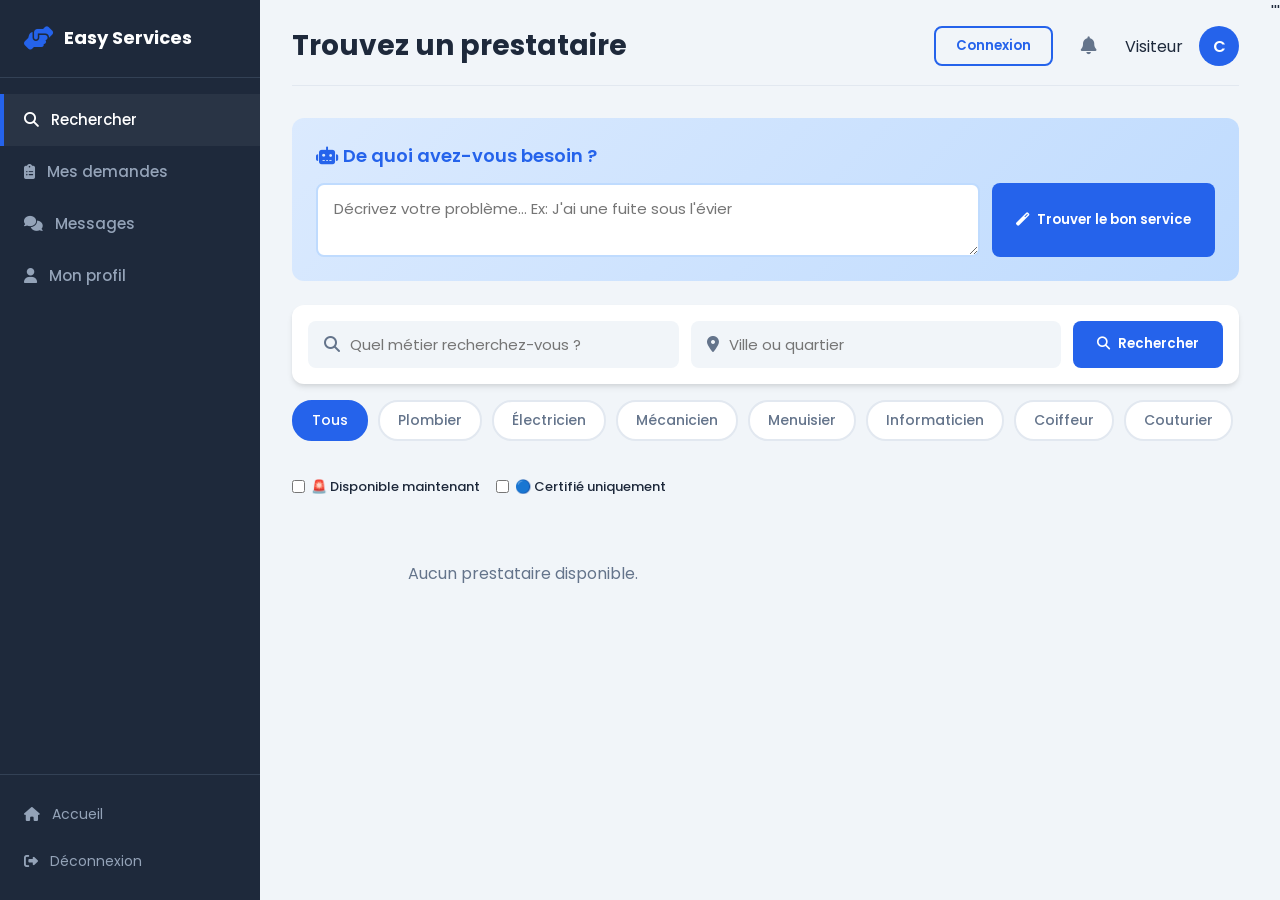
==== frontend/client.html @ d01a3bb0 "Refactor project structure and remove unused frontend files. Update README.md with project layout an" ====
<!DOCTYPE html>
<html lang="fr">

<head>
    <meta charset="UTF-8">
    <meta name="viewport" content="width=device-width, initial-scale=1.0">
    <title>Espace Client — Easy Services</title>
    <link rel="stylesheet" href="style.css">
    <link href="https://fonts.googleapis.com/css2?family=Poppins:wght@300;400;500;600;700;800&display=swap"
        rel="stylesheet">
    <link rel="stylesheet" href="https://cdnjs.cloudflare.com/ajax/libs/font-awesome/6.4.0/css/all.min.css">
</head>

<body class="dashboard-body">
    <aside class="sidebar">
        <div class="sidebar-brand">
            <i class="fas fa-hands-helping"></i>
            <span>Easy Services</span>
        </div>
        <nav class="sidebar-nav">
            <a href="#" class="active" onclick="showClientSection('recherche', this)">
                <i class="fas fa-search"></i> Rechercher
            </a>
            <a href="#" onclick="showClientSection('demandes', this)">
                <i class="fas fa-clipboard-list"></i> Mes demandes
            </a>
            <a href="#" onclick="showClientSection('messages', this)">
                <i class="fas fa-comments"></i> Messages
                <span class="badge hidden" id="msgBadge">0</span>
            </a>
            <a href="#" onclick="showClientSection('profil', this)">
                <i class="fas fa-user"></i> Mon profil
            </a>
        </nav>
        <div class="sidebar-footer">
            <a href="index.html"><i class="fas fa-home"></i> Accueil</a>
            <a href="#" onclick="logout()"><i class="fas fa-sign-out-alt"></i> Déconnexion</a>
        </div>
    </aside>

    <main class="main-content">
        <header class="dashboard-header">
            <button class="nav-toggle" aria-label="Ouvrir le menu"
                onclick="document.body.classList.toggle('sidebar-open')"><i class="fas fa-bars"></i></button>
            <h1 id="clientWelcome">Bienvenue 👋</h1>
            <div class="header-user">
                <div class="notifications-bell" onclick="toggleNotifPanel()">
                    <i class="fas fa-bell"></i>
                    <span class="notif-dot hidden" id="notifDot"></span>
                </div>
                <span id="clientName">Client</span>
                <div class="avatar" id="clientAvatar">C</div>
            </div>
        </header>

        <!-- Panel Notifications -->
        <div class="notif-panel hidden" id="notifPanel">
            <h4>Notifications</h4>
            <div id="notifList"></div>
        </div>

        <!-- Section Recherche -->
        <section class="client-section active" id="section-recherche">
            <!-- Assistant dans l'espace client -->
            <div class="client-assistant">
                <h3><i class="fas fa-robot"></i> De quoi avez-vous besoin ?</h3>
                <div class="client-assistant-box">
                    <textarea id="clientAssistantInput"
                        placeholder="Décrivez votre problème... Ex: J'ai une fuite sous l'évier"></textarea>
                    <button class="btn-primary" onclick="clientAnalyzeProblem()">
                        <i class="fas fa-magic"></i> Trouver le bon service
                    </button>
                </div>
                <div class="client-assistant-result hidden" id="clientAssistantResult"></div>
            </div>

            <!-- Urgence Banner -->
            <div class="urgence-banner hidden" id="urgenceBanner">
                <i class="fas fa-exclamation-triangle"></i>
                <span>Mode Urgence activé — Affichage des prestataires disponibles maintenant</span>
                <button onclick="disableUrgence()">Désactiver</button>
            </div>

            <div class="search-bar">
                <div class="search-input">
                    <i class="fas fa-search"></i>
                    <input type="text" id="searchMetier" placeholder="Quel métier recherchez-vous ?"
                        onkeyup="filterPrestataires()">
                </div>
                <div class="search-input">
                    <i class="fas fa-map-marker-alt"></i>
                    <input type="text" id="searchVille" placeholder="Ville ou quartier" onkeyup="filterPrestataires()">
                </div>
                <button class="btn-primary" onclick="filterPrestataires()">
                    <i class="fas fa-search"></i> Rechercher
                </button>
            </div>

            <div class="search-filters-row">
                <div class="filters">
                    <button class="filter-btn active" onclick="filterByCategory('all', this)">Tous</button>
                    <button class="filter-btn" onclick="filterByCategory('Plombier', this)">Plombier</button>
                    <button class="filter-btn" onclick="filterByCategory('Électricien', this)">Électricien</button>
                    <button class="filter-btn" onclick="filterByCategory('Mécanicien', this)">Mécanicien</button>
                    <button class="filter-btn" onclick="filterByCategory('Menuisier', this)">Menuisier</button>
                    <button class="filter-btn" onclick="filterByCategory('Informaticien', this)">Informaticien</button>
                    <button class="filter-btn" onclick="filterByCategory('Coiffeur', this)">Coiffeur</button>
                    <button class="filter-btn" onclick="filterByCategory('Couturier', this)">Couturier</button>
                </div>
                <div class="filter-options">
                    <label class="toggle-label">
                        <input type="checkbox" id="filterUrgence" onchange="filterPrestataires()">
                        <span>🚨 Disponible maintenant</span>
                    </label>
                    <label class="toggle-label">
                        <input type="checkbox" id="filterCertifie" onchange="filterPrestataires()">
                        <span>🔵 Certifié uniquement</span>
                    </label>
                </div>
            </div>

            <div class="prestataires-grid" id="prestatairesGrid">
                <!-- Généré par JS -->
            </div>
        </section>

        <!-- Section Mes Demandes -->
        <section class="client-section" id="section-demandes">
            <h2>Mes demandes de prestation</h2>
            <div class="demandes-list" id="demandesList">
                <!-- Généré par JS -->
            </div>
        </section>

        <!-- Section Messages -->
        <section class="client-section" id="section-messages">
            <h2>Mes conversations</h2>
            <div class="messages-container" id="messagesContainer">
                <!-- Généré par JS -->
            </div>
        </section>

        <!-- Section Profil -->
        <section class="client-section" id="section-profil">
            <h2>Mon profil</h2>
            <div class="profil-card">
                <form id="clientProfilForm" onsubmit="updateClientProfil(event)">
                    <div class="form-row">
                        <div class="form-group">
                            <label>Nom</label>
                            <input type="text" id="profilNom" required>
                        </div>
                        <div class="form-group">
                            <label>Prénom</label>
                            <input type="text" id="profilPrenom" required>
                        </div>
                    </div>
                    <div class="form-row">
                        <div class="form-group">
                            <label>Email</label>
                            <input type="email" id="profilEmail" required>
                        </div>
                        <div class="form-group">
                            <label>Téléphone</label>
                            <input type="tel" id="profilPhone" required>
                        </div>
                    </div>
                    <div class="form-row">
                        <div class="form-group">
                            <label>Ville</label>
                            <input type="text" id="profilVille">
                        </div>
                        <div class="form-group">
                            <label>Quartier</label>
                            <input type="text" id="profilQuartier">
                        </div>
                    </div>
                    <div class="form-group">
                        <label>Adresse complète</label>
                        <textarea id="profilAdresse" rows="2"></textarea>
                    </div>
                    <button type="submit" class="btn-primary">Enregistrer les modifications</button>
                </form>
            </div>
        </section>
    </main>

    <!-- Modal Profil Prestataire -->
    <div class="modal" id="prestataireModal">
        <div class="modal-content modal-large">
            <span class="close" onclick="closeModal('prestataireModal')">&times;</span>
            <div id="prestataireDetail"></div>
        </div>
    </div>

    <!-- Modal Nouvelle Demande -->
    <div class="modal" id="demandeModal">
        <div class="modal-content">
            <span class="close" onclick="closeModal('demandeModal')">&times;</span>
            <h2>Nouvelle demande</h2>
            <form id="demandeForm" onsubmit="submitDemande(event)">
                <input type="hidden" id="demandePrestataireId">
                <div class="form-group">
                    <label>Prestataire</label>
                    <input type="text" id="demandePrestataireNom" readonly>
                </div>
                <div class="form-group">
                    <label>Description du besoin</label>
                    <textarea id="demandeDescription" rows="4" required
                        placeholder="Décrivez votre problème ou besoin en détail..."></textarea>
                </div>
                <div class="form-group">
                    <label>Adresse d'intervention</label>
                    <input type="text" id="demandeAdresse" required placeholder="Votre adresse complète">
                </div>
                <div class="form-row">
                    <div class="form-group">
                        <label>Date souhaitée</label>
                        <input type="date" id="demandeDate" required>
                    </div>
                    <div class="form-group">
                        <label>Heure souhaitée</label>
                        <input type="time" id="demandeHeure">
                    </div>
                </div>
                <div class="form-group">
                    <label>Budget estimé (USD)</label>
                    <input type="number" id="demandeBudget" placeholder="Ex: 50" min="0">
                </div>
                <div class="form-group">
                    <label>Urgence</label>
                    <select id="demandeUrgence">
                        <option value="normal">Normal</option>
                        <option value="urgent">Urgent (dans les 24h)</option>
                        <option value="extreme">Extrême (maintenant)</option>
                    </select>
                </div>
                <button type="submit" class="btn-submit">Envoyer la demande</button>
            </form>
        </div>
    </div>

    <!-- Modal Chat -->
    <div class="modal" id="chatModal">
        <div class="modal-content modal-chat">
            <div class="chat-header">
                <div class="chat-user">
                    <div class="avatar" id="chatAvatar">P</div>
                    <div>
                        <strong id="chatName">Prestataire</strong>
                        <span class="status online">En ligne</span>
                    </div>
                </div>
                <span class="close" onclick="closeModal('chatModal')">&times;</span>
            </div>
            <div class="chat-messages" id="chatMessages"></div>
            <div class="chat-input">
                <input type="text" id="chatMessageInput" placeholder="Écrivez votre message..."
                    onkeypress="if(event.key==='Enter')sendMessage()">
                <button onclick="sendMessage()"><i class="fas fa-paper-plane"></i></button>
            </div>
        </div>
    </div>

    <script src="script.js"></script>
</body>

</html>'''
---- frontend/style.css ----
* {
     margin: 0;
     padding: 0;
     box-sizing: border-box;

 }

 input,
 textarea,
 select {
     font-family: inherit;
     border: 2px solid #e2e8f0;
     border-radius: var(--radius-sm);
     padding: 12px 16px;
     font-size: 15px;
     width: 100%;
     transition: border-color 0.2s;
     outline: none;
 }

 input:focus,
 textarea:focus,
 select:focus {
     border-color: var(--primary);
 }

 textarea {
     resize: vertical;
 }

 /* ==================== NAVBAR ==================== */
 .navbar {
     display: flex;
     align-items: center;
     justify-content: space-between;
     padding: 16px 48px;
     background: var(--white);
     box-shadow: var(--shadow);
     position: fixed;
     top: 0;
     left: 0;
     right: 0;
     z-index: 1000;
 }

 .nav-brand {
     display: flex;
     align-items: center;
     gap: 10px;
     font-size: 22px;
     font-weight: 700;
     color: var(--primary);
 }

 .nav-brand i {
     font-size: 28px;
 }

 .nav-links {
     display: flex;
     gap: 32px;
 }

 .nav-links a {
     font-weight: 500;
     color: var(--gray);
     transition: color 0.2s;
     position: relative;
 }

 .nav-links a:hover,
 .nav-links a.active {
     color: var(--primary);
 }

 .nav-links a.active::after {
     content: '';
     position: absolute;
     bottom: -4px;
     left: 0;
     right: 0;
     height: 3px;
     background: var(--primary);
     border-radius: 2px;
 }

 .nav-auth,
 .nav-user {
     display: flex;
     align-items: center;
     gap: 12px;
 }

 /* Mobile nav toggle */
 .nav-toggle {
     display: none;
     background: transparent;
     border: none;
     font-size: 20px;
     color: var(--primary);
     padding: 8px;
 }

 /* mobile nav open state */
 body.nav-open .nav-links {
     display: flex;
     flex-direction: column;
     gap: 12px;
     position: absolute;
     left: 0;
     right: 0;
     top: 64px;
     background: var(--white);
     padding: 16px;
     box-shadow: var(--shadow-lg);
 }

 .btn-login {
     background: transparent;
     color: var(--primary);
     font-weight: 600;
     padding: 8px 20px;
     border: 2px solid var(--primary);
     border-radius: var(--radius-sm);
     transition: all 0.2s;
 }

 .btn-login:hover {
     background: var(--primary);
     color: var(--white);
 }

 .btn-register {
     background: var(--primary);
     color: var(--white);
     font-weight: 600;
     padding: 8px 20px;
     border-radius: var(--radius-sm);
     transition: background 0.2s;
 }

 .btn-register:hover {
     background: var(--primary-dark);
 }

 .btn-logout {
     background: var(--danger);
     color: var(--white);
     font-weight: 600;
     padding: 8px 16px;
     border-radius: var(--radius-sm);
 }

 /* ==================== HERO ==================== */
 .hero {
     display: flex;
     align-items: center;
     justify-content: space-between;
     padding: 140px 48px 80px;
     max-width: 1400px;
     margin: 0 auto;
     gap: 60px;
 }

 .hero-content {
     flex: 1;
 }

 .hero-content h1 {
     font-size: 52px;
     font-weight: 800;
     line-height: 1.15;
     margin-bottom: 20px;
 }

 .hero-content h1 .highlight {
     color: var(--primary);
 }

 .hero-content p {
     font-size: 18px;
     color: var(--gray);
     margin-bottom: 40px;
 }

 .hero-buttons {
     display: flex;
     gap: 20px;
     margin-bottom: 50px;
 }

 .btn-client,
 .btn-prestataire {
     display: flex;
     align-items: center;
     gap: 16px;
     padding: 24px 32px;
     border-radius: var(--radius);
     font-size: 16px;
     transition: transform 0.2s, box-shadow 0.2s;
     min-width: 280px;
 }

 .btn-client:hover,
 .btn-prestataire:hover {
     transform: translateY(-3px);
     box-shadow: var(--shadow-lg);
 }

 .btn-client {
     background: var(--primary);
     color: var(--white);
 }

 .btn-client i {
     font-size: 28px;
 }

 .btn-prestataire {
     background: var(--secondary);
     color: var(--white);
 }

 .btn-prestataire i {
     font-size: 28px;
 }

 .btn-client strong,
 .btn-prestataire strong {
     display: block;
     font-size: 18px;
     font-weight: 700;
 }

 .btn-client span,
 .btn-prestataire span {
     font-size: 13px;
     opacity: 0.9;
 }

 .hero-stats {
     display: flex;
     gap: 40px;
 }

 .stat-number {
     font-size: 32px;
     font-weight: 800;
     color: var(--primary);
     display: block;
 }

 .stat-label {
     font-size: 14px;
     color: var(--gray);
 }

 .hero-image {
     position: relative;
     width: 400px;
     height: 400px;
 }

 .hero-card {
     position: absolute;
     background: var(--white);
     padding: 20px 24px;
     border-radius: var(--radius);
     box-shadow: var(--shadow-lg);
     display: flex;
     flex-direction: column;
     align-items: center;
     gap: 4px;
 }

 .hero-card i {
     font-size: 24px;
     color: var(--accent);
 }

 .hero-card span {
     font-weight: 700;
     font-size: 18px;
 }

 .hero-card small {
     font-size: 12px;
     color: var(--gray);
 }

 .hero-card-1 {
     top: 60px;
     right: 20px;
     animation: float 3s ease-in-out infinite;
 }

 .hero-card-2 {
     bottom: 80px;
     left: 20px;
     animation: float 3s ease-in-out infinite 1.5s;
 }

 @keyframes float {

     0%,
     100% {
         transform: translateY(0);
     }

     50% {
         transform: translateY(-10px);
     }
 }

 /* ==================== CATEGORIES ==================== */
 .categories {
     padding: 80px 48px;
     max-width: 1400px;
     margin: 0 auto;
     text-align: center;
 }

 .categories h2 {
     font-size: 36px;
     font-weight: 700;
     margin-bottom: 12px;
 }

 .categories>p {
     color: var(--gray);
     margin-bottom: 48px;
 }

 .categories-grid {
     display: grid;
     grid-template-columns: repeat(auto-fill, minmax(180px, 1fr));
     gap: 24px;
 }

 .category-card {
     background: var(--white);
     padding: 32px 20px;
     border-radius: var(--radius);
     box-shadow: var(--shadow);
     transition: transform 0.2s, box-shadow 0.2s;
     cursor: pointer;
 }

 .category-card:hover {
     transform: translateY(-5px);
     box-shadow: var(--shadow-lg);
 }

 .category-card i {
     font-size: 36px;
     color: var(--primary);
     margin-bottom: 12px;
 }

 .category-card h3 {
     font-size: 16px;
     font-weight: 600;
 }

 .category-card span {
     font-size: 13px;
     color: var(--gray);
 }

 /* ==================== HOW IT WORKS ==================== */
 .how-it-works {
     padding: 80px 48px;
     background: var(--white);
     text-align: center;
 }

 .how-it-works h2 {
     font-size: 36px;
     font-weight: 700;
     margin-bottom: 48px;
 }

 .steps {
     display: flex;
     justify-content: center;
     gap: 60px;
     max-width: 1200px;
     margin: 0 auto;
 }

 .step {
     flex: 1;
     max-width: 300px;
     position: relative;
 }

 .step-number {
     width: 48px;
     height: 48px;
     background: var(--primary);
     color: var(--white);
     border-radius: 50%;
     display: flex;
     align-items: center;
     justify-content: center;
     font-weight: 700;
     font-size: 20px;
     margin: 0 auto 20px;
 }

 .step i {
     font-size: 40px;
     color: var(--primary);
     margin-bottom: 16px;
 }

 .step h3 {
     font-size: 20px;
     font-weight: 600;
     margin-bottom: 10px;
 }

 .step p {
     color: var(--gray);
     font-size: 15px;
 }

 /* ==================== TESTIMONIALS ==================== */
 .testimonials {
     padding: 80px 48px;
     max-width: 1400px;
     margin: 0 auto;
     text-align: center;
 }

 .testimonials h2 {
     font-size: 36px;
     font-weight: 700;
     margin-bottom: 48px;
 }

 .testimonials-grid {
     display: grid;
     grid-template-columns: repeat(auto-fill, minmax(320px, 1fr));
     gap: 32px;
 }

 .testimonial {
     background: var(--white);
     padding: 32px;
     border-radius: var(--radius);
     box-shadow: var(--shadow);
     text-align: left;
 }

 .testimonial .stars {
     color: var(--accent);
     font-size: 20px;
     margin-bottom: 16px;
 }

 .testimonial p {
     font-size: 15px;
     color: var(--dark);
     margin-bottom: 24px;
     font-style: italic;
 }

 .testimonial-author {
     display: flex;
     align-items: center;
     gap: 12px;
 }

 .testimonial-author .avatar {
     width: 44px;
     height: 44px;
     border-radius: 50%;
     background: var(--primary);
     color: var(--white);
     display: flex;
     align-items: center;
     justify-content: center;
     font-weight: 600;
 }

 .testimonial-author strong {
     display: block;
     font-size: 15px;
 }

 .testimonial-author span {
     font-size: 13px;
     color: var(--gray);
 }

 /* ==================== FOOTER ==================== */
 footer {
     background: var(--dark);
     color: var(--white);
     padding: 60px 48px 20px;
 }

 .footer-content {
     display: grid;
     grid-template-columns: 2fr 1fr 1fr;
     gap: 48px;
     max-width: 1400px;
     margin: 0 auto 40px;
 }

 .footer-brand {
     display: flex;
     flex-direction: column;
     gap: 12px;
 }

 .footer-brand i {
     font-size: 32px;
     color: var(--primary);
 }

 .footer-brand span {
     font-size: 22px;
     font-weight: 700;
 }

 .footer-brand p {
     color: #94a3b8;
     font-size: 14px;
 }

 .footer-links h4,
 .footer-contact h4 {
     font-size: 16px;
     font-weight: 600;
     margin-bottom: 20px;
 }

 .footer-links a {
     display: block;
     color: #94a3b8;
     margin-bottom: 10px;
     font-size: 14px;
     transition: color 0.2s;
 }

 .footer-links a:hover {
     color: var(--white);
 }

 .footer-contact p {
     color: #94a3b8;
     margin-bottom: 10px;
     font-size: 14px;
     display: flex;
     align-items: center;
     gap: 8px;
 }

 .footer-bottom {
     text-align: center;
     padding-top: 20px;
     border-top: 1px solid #334155;
     color: #64748b;
     font-size: 14px;
 }

 /* ==================== MODALS ==================== */
 .modal {
     display: none;
     position: fixed;
     top: 0;
     left: 0;
     right: 0;
     bottom: 0;
     background: rgba(0, 0, 0, 0.5);
     z-index: 2000;
     align-items: center;
     justify-content: center;
     padding: 20px;
 }

 .modal.active {
     display: flex;
 }

 .modal-content {
     background: var(--white);
     border-radius: var(--radius);
     padding: 40px;
     max-width: 480px;
     width: 100%;
     max-height: 90vh;
     overflow-y: auto;
     position: relative;
     animation: modalIn 0.3s ease;
 }

 .modal-large {
     max-width: 700px;
 }

 @keyframes modalIn {
     from {
         opacity: 0;
         transform: scale(0.95);
     }

     to {
         opacity: 1;
         transform: scale(1);
     }
 }

 .modal-content h2 {
     font-size: 24px;
     font-weight: 700;
     margin-bottom: 24px;
 }

 .close {
     position: absolute;
     top: 16px;
     right: 20px;
     font-size: 28px;
     cursor: pointer;
     color: var(--gray);
     transition: color 0.2s;
 }

 .close:hover {
     color: var(--dark);
 }

 .form-group {
     margin-bottom: 20px;
 }

 .form-group label {
     display: block;
     font-weight: 500;
     font-size: 14px;
     margin-bottom: 6px;
     color: var(--dark);
 }

 .form-row {
     display: grid;
     grid-template-columns: 1fr 1fr;
     gap: 16px;
 }

 .btn-submit {
     width: 100%;
     padding: 14px;
     background: var(--primary);
     color: var(--white);
     font-weight: 600;
     font-size: 16px;
     border-radius: var(--radius-sm);
     transition: background 0.2s;
 }

 .btn-submit:hover {
     background: var(--primary-dark);
 }

 /* ==================== DASHBOARD LAYOUT ==================== */
 .dashboard-body {
     display: flex;
     min-height: 100vh;
 }

 .sidebar {
     width: 260px;
     background: var(--dark);
     color: var(--white);
     display: flex;
     flex-direction: column;
     position: fixed;
     top: 0;
     left: 0;
     bottom: 0;
     z-index: 100;
 }

 /* Sidebar hidden on small screens by default */
 body.sidebar-open .sidebar {
     transform: translateX(0);
 }

 .sidebar {
     transition: transform 0.25s ease;
 }

 @media (max-width: 900px) {
     .nav-links {
         display: none;
     }

     .nav-toggle {
         display: inline-flex;
         align-items: center;
     }

     .navbar {
         padding: 12px 18px;
     }

     .hero {
         padding: 120px 18px 40px;
     }

     .categories,
     .how-it-works,
     .testimonials {
         padding: 40px 18px;
     }

     .sidebar {
         transform: translateX(-100%);
         position: fixed;
         z-index: 1200;
     }

     .main-content {
         margin-left: 0;
         padding: 16px;
     }

     .dashboard-header {
         padding: 12px 0;
     }

     .nav-user {
         gap: 8px;
     }

     .hero-image {
         display: none;
     }
 }

 .sidebar-brand {
     padding: 24px;
     display: flex;
     align-items: center;
     gap: 10px;
     font-size: 18px;
     font-weight: 700;
     border-bottom: 1px solid #334155;
 }

 .sidebar-brand i {
     font-size: 24px;
     color: var(--primary);
 }

 .sidebar-nav {
     flex: 1;
     padding: 16px 0;
 }

 .sidebar-nav a {
     display: flex;
     align-items: center;
     gap: 12px;
     padding: 14px 24px;
     color: #94a3b8;
     font-size: 15px;
     font-weight: 500;
     transition: all 0.2s;
     position: relative;
 }

 .sidebar-nav a:hover,
 .sidebar-nav a.active {
     color: var(--white);
     background: rgba(255, 255, 255, 0.05);
 }

 .sidebar-nav a.active::before {
     content: '';
     position: absolute;
     left: 0;
     top: 0;
     bottom: 0;
     width: 4px;
     background: var(--primary);
 }

 .sidebar-nav a .badge {
     margin-left: auto;
     background: var(--danger);
     color: var(--white);
     font-size: 11px;
     padding: 2px 8px;
     border-radius: 10px;
 }

 .sidebar-footer {
     padding: 16px 0;
     border-top: 1px solid #334155;
 }

 .sidebar-footer a {
     display: flex;
     align-items: center;
     gap: 12px;
     padding: 12px 24px;
     color: #94a3b8;
     font-size: 14px;
     transition: color 0.2s;
 }

 .sidebar-footer a:hover {
     color: var(--white);
 }

 .main-content {
     flex: 1;
     margin-left: 260px;
     padding: 24px 32px;
 }

 .dashboard-header {
     display: flex;
     justify-content: space-between;
     align-items: center;
     margin-bottom: 32px;
     padding-bottom: 16px;
     border-bottom: 1px solid #e2e8f0;
 }

 .dashboard-header h1 {
     font-size: 28px;
     font-weight: 700;
 }

 .header-user {
     display: flex;
     align-items: center;
     gap: 12px;
 }

 .avatar {
     width: 40px;
     height: 40px;
     border-radius: 50%;
     background: var(--primary);
     color: var(--white);
     display: flex;
     align-items: center;
     justify-content: center;
     font-weight: 600;
     font-size: 16px;
 }

 /* ==================== CLIENT SECTIONS ==================== */
 .client-section,
 .prestataire-section,
 .admin-section {
     display: none;
 }

 .client-section.active,
 .prestataire-section.active,
 .admin-section.active {
     display: block;
     animation: fadeIn 0.3s ease;
 }

 @keyframes fadeIn {
     from {
         opacity: 0;
         transform: translateY(10px);
     }

     to {
         opacity: 1;
         transform: translateY(0);
     }
 }

 /* Search Bar */
 .search-bar {
     display: flex;
     gap: 12px;
     margin-bottom: 24px;
     background: var(--white);
     padding: 16px;
     border-radius: var(--radius);
     box-shadow: var(--shadow);
 }

 .search-input {
     flex: 1;
     display: flex;
     align-items: center;
     gap: 10px;
     background: var(--gray-light);
     padding: 0 16px;
     border-radius: var(--radius-sm);
 }

 .search-input i {
     color: var(--gray);
 }

 .search-input input {
     border: none;
     background: transparent;
     padding: 12px 0;
 }

 .btn-primary {
     padding: 12px 24px;
     background: var(--primary);
     color: var(--white);
     font-weight: 600;
     border-radius: var(--radius-sm);
     display: flex;
     align-items: center;
     gap: 8px;
     transition: background 0.2s;
     white-space: nowrap;
 }

 .btn-primary:hover {
     background: var(--primary-dark);
 }

 .filters {
     display: flex;
     gap: 10px;
     margin-bottom: 24px;
     flex-wrap: wrap;
 }

 .filter-btn {
     padding: 8px 18px;
     background: var(--white);
     border: 2px solid #e2e8f0;
     border-radius: 20px;
     font-size: 14px;
     font-weight: 500;
     color: var(--gray);
     transition: all 0.2s;
 }

 .filter-btn:hover,
 .filter-btn.active {
     background: var(--primary);
     color: var(--white);
     border-color: var(--primary);
 }

 /* Prestataires Grid */
 .prestataires-grid {
     display: grid;
     grid-template-columns: repeat(auto-fill, minmax(300px, 1fr));
     gap: 24px;
 }

 .presta-card {
     background: var(--white);
     border-radius: var(--radius);
     box-shadow: var(--shadow);
     overflow: hidden;
     transition: transform 0.2s, box-shadow 0.2s;
 }

 .presta-card:hover {
     transform: translateY(-4px);
     box-shadow: var(--shadow-lg);
 }

 .presta-card-header {
     padding: 20px;
     display: flex;
     gap: 16px;
     align-items: flex-start;
 }

 .presta-card-header .avatar {
     width: 56px;
     height: 56px;
     font-size: 20px;
     flex-shrink: 0;
 }

 .presta-card-info h3 {
     font-size: 17px;
     font-weight: 600;
     margin-bottom: 4px;
 }

 .presta-card-info .metier {
     color: var(--primary);
     font-size: 13px;
     font-weight: 500;
 }

 .presta-card-info .ville {
     color: var(--gray);
     font-size: 13px;
     margin-top: 2px;
 }

 .presta-rating {
     display: flex;
     align-items: center;
     gap: 6px;
     margin-top: 6px;
 }

 .presta-rating .stars {
     color: var(--accent);
     font-size: 14px;
 }

 .presta-rating span {
     font-size: 13px;
     color: var(--gray);
 }

 .presta-card-body {
     padding: 0 20px 16px;
 }

 .presta-card-body p {
     font-size: 14px;
     color: var(--gray);
     line-height: 1.5;
     display: -webkit-box;
     -webkit-line-clamp: 2;
     line-clamp: 2;
     -webkit-box-orient: vertical;
     overflow: hidden;
 }

 .presta-card-footer {
     padding: 16px 20px;
     border-top: 1px solid #f1f5f9;
     display: flex;
     justify-content: space-between;
     align-items: center;
 }

 .presta-tarif {
     font-weight: 700;
     color: var(--primary);
     font-size: 16px;
 }

 .presta-tarif small {
     font-weight: 400;
     color: var(--gray);
     font-size: 12px;
 }

 .btn-small {
     padding: 8px 16px;
     background: var(--primary);
     color: var(--white);
     font-weight: 500;
     font-size: 13px;
     border-radius: var(--radius-sm);
     transition: background 0.2s;
 }

 .btn-small:hover {
     background: var(--primary-dark);
 }

 .btn-small-outline {
     padding: 8px 16px;
     background: transparent;
     color: var(--primary);
     font-weight: 500;
     font-size: 13px;
     border: 2px solid var(--primary);
     border-radius: var(--radius-sm);
     transition: all 0.2s;
 }

 .btn-small-outline:hover {
     background: var(--primary);
     color: var(--white);
 }

 /* Demandes List */
 .demandes-list {
     display: flex;
     flex-direction: column;
     gap: 16px;
 }

 .demande-item {
     background: var(--white);
     border-radius: var(--radius);
     padding: 24px;
     box-shadow: var(--shadow);
     display: flex;
     justify-content: space-between;
     align-items: flex-start;
     gap: 20px;
 }

 .demande-info {
     flex: 1;
 }

 .demande-info h4 {
     font-size: 16px;
     font-weight: 600;
     margin-bottom: 6px;
 }

 .demande-info p {
     font-size: 14px;
     color: var(--gray);
     margin-bottom: 8px;
 }

 .demande-meta {
     display: flex;
     gap: 16px;
     font-size: 13px;
     color: var(--gray);
 }

 .demande-meta span {
     display: flex;
     align-items: center;
     gap: 4px;
 }

 .demande-actions {
     display: flex;
     flex-direction: column;
     gap: 8px;
     align-items: flex-end;
 }

 .status-badge {
     padding: 4px 12px;
     border-radius: 20px;
     font-size: 12px;
     font-weight: 600;
     text-transform: uppercase;
 }

 .status-en-attente {
     background: #fef3c7;
     color: #92400e;
 }

 .status-acceptee {
     background: #d1fae5;
     color: #065f46;
 }

 .status-refusee {
     background: #fee2e2;
     color: #991b1b;
 }

 .status-en-cours {
     background: #dbeafe;
     color: #1e40af;
 }

 .status-terminee {
     background: #e0e7ff;
     color: #3730a3;
 }

 .status-devis-envoye {
     background: #c7d2fe;
     color: #3730a3;
 }

 /* Profil Card */
 .profil-card {
     background: var(--white);
     border-radius: var(--radius);
     padding: 32px;
     box-shadow: var(--shadow);
     max-width: 700px;
 }

 /* Chat Modal */
 .modal-chat {
     max-width: 500px;
     padding: 0;
     display: flex;
     flex-direction: column;
     height: 600px;
 }

 .chat-header {
     padding: 16px 20px;
     border-bottom: 1px solid #e2e8f0;
     display: flex;
     justify-content: space-between;
     align-items: center;
 }

 .chat-user {
     display: flex;
     align-items: center;
     gap: 12px;
 }

 .chat-user .avatar {
     width: 36px;
     height: 36px;
     font-size: 14px;
 }

 .chat-user strong {
     display: block;
     font-size: 15px;
 }

 .chat-user .status {
     font-size: 12px;
     color: var(--gray);
 }

 .chat-user .status.online {
     color: var(--secondary);
 }

 .chat-messages {
     flex: 1;
     overflow-y: auto;
     padding: 20px;
     display: flex;
     flex-direction: column;
     gap: 12px;
     background: var(--gray-light);
 }

 .message {
     max-width: 75%;
     padding: 12px 16px;
     border-radius: var(--radius);
     font-size: 14px;
     line-height: 1.5;
 }

 .message.sent {
     align-self: flex-end;
     background: var(--primary);
     color: var(--white);
     border-bottom-right-radius: 4px;
 }

 .message.received {
     align-self: flex-start;
     background: var(--white);
     color: var(--dark);
     border-bottom-left-radius: 4px;
     box-shadow: var(--shadow);
 }

 .message-time {
     font-size: 11px;
     opacity: 0.7;
     margin-top: 4px;
     display: block;
 }

 .chat-input {
     padding: 16px 20px;
     border-top: 1px solid #e2e8f0;
     display: flex;
     gap: 10px;
     background: var(--white);
 }

 .chat-input input {
     flex: 1;
     border: 2px solid #e2e8f0;
 }

 .chat-input button {
     width: 44px;
     height: 44px;
     background: var(--primary);
     color: var(--white);
     border-radius: var(--radius-sm);
     display: flex;
     align-items: center;
     justify-content: center;
     transition: background 0.2s;
 }

 .chat-input button:hover {
     background: var(--primary-dark);
 }

 /* Messages Container */
 .messages-container {
     display: flex;
     flex-direction: column;
     gap: 12px;
 }

 .conversation-item {
     background: var(--white);
     border-radius: var(--radius);
     padding: 16px 20px;
     box-shadow: var(--shadow);
     display: flex;
     align-items: center;
     gap: 16px;
     cursor: pointer;
     transition: background 0.2s;
 }

 .conversation-item:hover {
     background: #f8fafc;
 }

 .conversation-item .avatar {
     flex-shrink: 0;
 }

 .conversation-info {
     flex: 1;
 }

 .conversation-info h4 {
     font-size: 15px;
     font-weight: 600;
     margin-bottom: 2px;
 }

 .conversation-info p {
     font-size: 13px;
     color: var(--gray);
     white-space: nowrap;
     overflow: hidden;
     text-overflow: ellipsis;
 }

 .conversation-time {
     font-size: 12px;
     color: var(--gray);
 }

 /* Prestataire Detail */
 .presta-detail {
     display: flex;
     gap: 24px;
 }

 .presta-detail-left {
     text-align: center;
     min-width: 180px;
 }

 .presta-detail-left .avatar {
     width: 100px;
     height: 100px;
     font-size: 36px;
     margin: 0 auto 16px;
 }

 .presta-detail-left .stars {
     color: var(--accent);
     font-size: 18px;
     margin-bottom: 8px;
 }

 .presta-detail-left .note-text {
     font-size: 14px;
     color: var(--gray);
 }

 .presta-detail-right {
     flex: 1;
 }

 .presta-detail-right h2 {
     font-size: 24px;
     font-weight: 700;
     margin-bottom: 4px;
 }

 .presta-detail-right .metier {
     color: var(--primary);
     font-weight: 600;
     margin-bottom: 16px;
     display: block;
 }

 .presta-detail-info {
     display: grid;
     grid-template-columns: 1fr 1fr;
     gap: 12px;
     margin-bottom: 20px;
 }

 .presta-detail-info p {
     font-size: 14px;
     color: var(--gray);
     display: flex;
     align-items: center;
     gap: 8px;
 }

 .presta-detail-info p i {
     color: var(--primary);
     width: 16px;
 }

 .presta-description {
     font-size: 14px;
     line-height: 1.7;
     color: var(--dark);
     margin-bottom: 20px;
 }

 .presta-photos {
     display: grid;
     grid-template-columns: repeat(3, 1fr);
     gap: 10px;
     margin-bottom: 24px;
 }

 .presta-photos img {
     width: 100%;
     height: 100px;
     object-fit: cover;
     border-radius: var(--radius-sm);
 }

 .presta-detail-actions {
     display: flex;
     gap: 12px;
 }

 /* Stats Cards (Dashboard) */
 .stats-cards {
     display: grid;
     grid-template-columns: repeat(auto-fill, minmax(220px, 1fr));
     gap: 20px;
     margin-bottom: 32px;
 }

 .stat-card {
     background: var(--white);
     border-radius: var(--radius);
     padding: 24px;
     box-shadow: var(--shadow);
     display: flex;
     align-items: center;
     gap: 16px;
 }

 .stat-card i {
     width: 50px;
     height: 50px;
     border-radius: var(--radius-sm);
     display: flex;
     align-items: center;
     justify-content: center;
     font-size: 22px;
     color: var(--white);
 }

 .stat-card.blue i {
     background: var(--primary);
 }

 .stat-card.green i {
     background: var(--secondary);
 }

 .stat-card.orange i {
     background: var(--accent);
 }

 .stat-card.purple i {
     background: #8b5cf6;
 }

 .stat-card.red i {
     background: var(--danger);
 }

 .stat-value {
     font-size: 24px;
     font-weight: 700;
     display: block;
 }

 .stat-card .stat-label {
     font-size: 13px;
     color: var(--gray);
 }

 /* Admin */
 .sidebar-admin .sidebar-brand i {
     color: #e74c3c;
 }

 .admin-table-container {
     background: var(--white);
     border-radius: var(--radius);
     box-shadow: var(--shadow);
     overflow: hidden;
 }

 .admin-table {
     width: 100%;
     border-collapse: collapse;
 }

 .admin-table th {
     background: var(--gray-light);
     padding: 14px 20px;
     text-align: left;
     font-size: 13px;
     font-weight: 600;
     color: var(--gray);
     text-transform: uppercase;
     letter-spacing: 0.5px;
 }

 .admin-table td {
     padding: 14px 20px;
     font-size: 14px;
     border-bottom: 1px solid #f1f5f9;
 }

 .admin-table tr:hover td {
     background: #f8fafc;
 }

 .admin-table .actions {
     display: flex;
     gap: 8px;
 }

 .btn-icon {
     width: 32px;
     height: 32px;
     border-radius: 6px;
     display: flex;
     align-items: center;
     justify-content: center;
     font-size: 13px;
     transition: all 0.2s;
 }

 .btn-icon.view {
     background: #dbeafe;
     color: #1e40af;
 }

 .btn-icon.delete {
     background: #fee2e2;
     color: #991b1b;
 }

 .btn-icon.approve {
     background: #d1fae5;
     color: #065f46;
 }

 .btn-icon:hover {
     opacity: 0.8;
 }

 .admin-charts {
     display: grid;
     grid-template-columns: 1fr 1fr;
     gap: 24px;
 }

 .chart-card {
     background: var(--white);
     border-radius: var(--radius);
     padding: 24px;
     box-shadow: var(--shadow);
 }

 .chart-card h3 {
     font-size: 16px;
     font-weight: 600;
     margin-bottom: 20px;
 }

 .status-bars {
     display: flex;
     flex-direction: column;
     gap: 14px;
 }

 .status-bar {
     display: flex;
     align-items: center;
     gap: 12px;
 }

 .status-bar-label {
     width: 100px;
     font-size: 13px;
     color: var(--gray);
 }

 .status-bar-track {
     flex: 1;
     height: 8px;
     background: var(--gray-light);
     border-radius: 4px;
     overflow: hidden;
 }

 .status-bar-fill {
     height: 100%;
     border-radius: 4px;
     transition: width 0.5s ease;
 }

 .status-bar-value {
     width: 40px;
     text-align: right;
     font-size: 13px;
     font-weight: 600;
 }

 .category-list {
     display: flex;
     flex-direction: column;
     gap: 10px;
 }

 .category-row {
     display: flex;
     justify-content: space-between;
     align-items: center;
     padding: 10px 0;
     border-bottom: 1px solid #f1f5f9;
     font-size: 14px;
 }

 .category-row span:last-child {
     font-weight: 600;
     color: var(--primary);
 }

 .avis-moderation {
     display: flex;
     flex-direction: column;
     gap: 16px;
 }

 .avis-item {
     background: var(--white);
     border-radius: var(--radius);
     padding: 20px;
     box-shadow: var(--shadow);
 }

 .avis-item-header {
     display: flex;
     justify-content: space-between;
     align-items: center;
     margin-bottom: 10px;
 }

 .avis-item-header .stars {
     color: var(--accent);
 }

 .avis-item p {
     font-size: 14px;
     color: var(--dark);
     margin-bottom: 12px;
 }

 .avis-item-footer {
     display: flex;
     justify-content: space-between;
     align-items: center;
     font-size: 13px;
     color: var(--gray);
 }

 .category-manager {
     background: var(--white);
     border-radius: var(--radius);
     padding: 24px;
     box-shadow: var(--shadow);
 }

 .add-category {
     display: flex;
     gap: 12px;
     margin-bottom: 24px;
 }

 .add-category input {
     flex: 1;
 }

 .categories-tags {
     display: flex;
     flex-wrap: wrap;
     gap: 10px;
 }

 .category-tag {
     display: flex;
     align-items: center;
     gap: 8px;
     padding: 8px 16px;
     background: var(--gray-light);
     border-radius: 20px;
     font-size: 14px;
     font-weight: 500;
 }

 .category-tag button {
     background: none;
     color: var(--danger);
     font-size: 16px;
     line-height: 1;
 }

 /* Devis */
 .devis-list {
     display: flex;
     flex-direction: column;
     gap: 16px;
 }

 .devis-item {
     background: var(--white);
     border-radius: var(--radius);
     padding: 24px;
     box-shadow: var(--shadow);
 }

 .devis-item-header {
     display: flex;
     justify-content: space-between;
     align-items: flex-start;
     margin-bottom: 12px;
 }

 .devis-item-header h4 {
     font-size: 16px;
     font-weight: 600;
 }

 .devis-item-header .prix {
     font-size: 20px;
     font-weight: 700;
     color: var(--primary);
 }

 .devis-details {
     display: grid;
     grid-template-columns: 1fr 1fr 1fr;
     gap: 12px;
     margin-bottom: 16px;
     padding: 12px;
     background: var(--gray-light);
     border-radius: var(--radius-sm);
 }

 .devis-details p {
     font-size: 13px;
     color: var(--gray);
 }

 .devis-details p strong {
     display: block;
     color: var(--dark);
     font-size: 14px;
     margin-top: 2px;
 }

 .demande-recap {
     background: var(--gray-light);
     padding: 16px;
     border-radius: var(--radius-sm);
     margin-bottom: 20px;
 }

 .demande-recap p {
     font-size: 14px;
     margin-bottom: 6px;
 }

 .demande-recap p strong {
     color: var(--dark);
 }

 /* Demandes Table (prestataire) */
 .demandes-table {
     background: var(--white);
     border-radius: var(--radius);
     box-shadow: var(--shadow);
     overflow: hidden;
 }

 /* Responsive */
 @media (max-width: 1024px) {
     .hero {
         flex-direction: column;
         text-align: center;
         padding-top: 120px;
     }

     .hero-buttons {
         justify-content: center;
     }

     .hero-stats {
         justify-content: center;
     }

     .hero-image {
         display: none;
     }

     .steps {
         flex-direction: column;
         align-items: center;
     }

     .footer-content {
         grid-template-columns: 1fr;
     }

     .admin-charts {
         grid-template-columns: 1fr;
     }

     .presta-detail {
         flex-direction: column;
     }

     .presta-detail-left {
         min-width: auto;
     }
 }

 @media (max-width: 768px) {
     .navbar {
         padding: 12px 20px;
     }

     .nav-links {
         display: none;
     }

     .hero {
         padding: 100px 20px 40px;
     }

     .hero-content h1 {
         font-size: 32px;
     }

     .hero-buttons {
         flex-direction: column;
         align-items: center;
     }

     .categories,
     .how-it-works,
     .testimonials {
         padding: 40px 20px;
     }

     .sidebar {
         width: 100%;
         position: relative;
     }

     .dashboard-body {
         flex-direction: column;
     }

     .main-content {
         margin-left: 0;
     }

     .search-bar {
         flex-direction: column;
     }

     .form-row {
         grid-template-columns: 1fr;
     }

     .devis-details {
         grid-template-columns: 1fr;
     }
 }

 /* Utilities */
 .hidden {
     display: none !important;
 }

 * {
     margin: 0;
     padding: 0;
     box-sizing: border-box;
 }

 :root {
     --primary: #2563eb;
     --primary-dark: #1d4ed8;
     --secondary: #10b981;
     --secondary-dark: #059669;
     --accent: #f59e0b;
     --danger: #ef4444;
     --danger-light: #fee2e2;
     --dark: #1e293b;
     --gray: #64748b;
     --gray-light: #f1f5f9;
     --white: #ffffff;
     --shadow: 0 4px 6px -1px rgba(0, 0, 0, 0.1), 0 2px 4px -1px rgba(0, 0, 0, 0.06);
     --shadow-lg: 0 20px 25px -5px rgba(0, 0, 0, 0.1), 0 10px 10px -5px rgba(0, 0, 0, 0.04);
     --radius: 12px;
     --radius-sm: 8px;
 }

 body {
     font-family: 'Poppins', sans-serif;
     background: var(--gray-light);
     color: var(--dark);
     line-height: 1.6;
 }

 a {
     text-decoration: none;
     color: inherit;
 }

 button {
     cursor: pointer;
     font-family: inherit;
     border: none;
 }

 input,
 textarea,
 select {
     font-family: inherit;
     border: 2px solid #e2e8f0;
     border-radius: var(--radius-sm);
     padding: 12px 16px;
     font-size: 15px;
     width: 100%;
     transition: border-color 0.2s;
     outline: none;
 }

 input:focus,
 textarea:focus,
 select:focus {
     border-color: var(--primary);
 }

 textarea {
     resize: vertical;
 }

 /* ==================== NAVBAR ==================== */
 .navbar {
     display: flex;
     align-items: center;
     justify-content: space-between;
     padding: 16px 48px;
     background: var(--white);
     box-shadow: var(--shadow);
     position: fixed;
     top: 0;
     left: 0;
     right: 0;
     z-index: 1000;
 }

 .nav-brand {
     display: flex;
     align-items: center;
     gap: 10px;
     font-size: 22px;
     font-weight: 700;
     color: var(--primary);
 }

 .nav-brand i {
     font-size: 28px;
 }

 .nav-links {
     display: flex;
     gap: 32px;
 }

 .nav-links a {
     font-weight: 500;
     color: var(--gray);
     transition: color 0.2s;
     position: relative;
 }

 .nav-links a:hover,
 .nav-links a.active {
     color: var(--primary);
 }

 .nav-links a.active::after {
     content: '';
     position: absolute;
     bottom: -4px;
     left: 0;
     right: 0;
     height: 3px;
     background: var(--primary);
     border-radius: 2px;
 }

 .nav-auth,
 .nav-user {
     display: flex;
     align-items: center;
     gap: 12px;
 }

 .btn-login {
     background: transparent;
     color: var(--primary);
     font-weight: 600;
     padding: 8px 20px;
     border: 2px solid var(--primary);
     border-radius: var(--radius-sm);
     transition: all 0.2s;
 }

 .btn-login:hover {
     background: var(--primary);
     color: var(--white);
 }

 .btn-register {
     background: var(--primary);
     color: var(--white);
     font-weight: 600;
     padding: 8px 20px;
     border-radius: var(--radius-sm);
     transition: background 0.2s;
 }

 .btn-register:hover {
     background: var(--primary-dark);
 }

 .btn-logout {
     background: var(--danger);
     color: var(--white);
     font-weight: 600;
     padding: 8px 16px;
     border-radius: var(--radius-sm);
 }

 /* ==================== HERO ==================== */
 .hero {
     display: flex;
     align-items: center;
     justify-content: space-between;
     padding: 140px 48px 80px;
     max-width: 1400px;
     margin: 0 auto;
     gap: 60px;
 }

 .hero-content {
     flex: 1;
 }

 .hero-content h1 {
     font-size: 52px;
     font-weight: 800;
     line-height: 1.15;
     margin-bottom: 20px;
 }

 .hero-content h1 .highlight {
     color: var(--primary);
 }

 .hero-content p {
     font-size: 18px;
     color: var(--gray);
     margin-bottom: 40px;
 }

 .hero-buttons {
     display: flex;
     gap: 20px;
     margin-bottom: 50px;
 }

 .btn-client,
 .btn-prestataire {
     display: flex;
     align-items: center;
     gap: 16px;
     padding: 24px 32px;
     border-radius: var(--radius);
     font-size: 16px;
     transition: transform 0.2s, box-shadow 0.2s;
     min-width: 280px;
 }

 .btn-client:hover,
 .btn-prestataire:hover {
     transform: translateY(-3px);
     box-shadow: var(--shadow-lg);
 }

 .btn-client {
     background: var(--primary);
     color: var(--white);
 }

 .btn-client i {
     font-size: 28px;
 }

 .btn-prestataire {
     background: var(--secondary);
     color: var(--white);
 }

 .btn-prestataire i {
     font-size: 28px;
 }

 .btn-client strong,
 .btn-prestataire strong {
     display: block;
     font-size: 18px;
     font-weight: 700;
 }

 .btn-client span,
 .btn-prestataire span {
     font-size: 13px;
     opacity: 0.9;
 }

 .hero-stats {
     display: flex;
     gap: 40px;
 }

 .stat-number {
     font-size: 32px;
     font-weight: 800;
     color: var(--primary);
     display: block;
 }

 .stat-label {
     font-size: 14px;
     color: var(--gray);
 }

 .hero-image {
     position: relative;
     width: 400px;
     height: 400px;
 }

 .hero-card {
     position: absolute;
     background: var(--white);
     padding: 20px 24px;
     border-radius: var(--radius);
     box-shadow: var(--shadow-lg);
     display: flex;
     flex-direction: column;
     align-items: center;
     gap: 4px;
 }

 .hero-card i {
     font-size: 24px;
     color: var(--accent);
 }

 .hero-card span {
     font-weight: 700;
     font-size: 18px;
 }

 .hero-card small {
     font-size: 12px;
     color: var(--gray);
 }

 .hero-card-1 {
     top: 60px;
     right: 20px;
     animation: float 3s ease-in-out infinite;
 }

 .hero-card-2 {
     bottom: 80px;
     left: 20px;
     animation: float 3s ease-in-out infinite 1.5s;
 }

 @keyframes float {

     0%,
     100% {
         transform: translateY(0);
     }

     50% {
         transform: translateY(-10px);
     }
 }

 /* ==================== URGENCE SECTION ==================== */
 .urgence-section {
     max-width: 1400px;
     margin: 0 auto;
     padding: 0 48px 40px;
 }

 .urgence-box {
     background: linear-gradient(135deg, #ef4444 0%, #dc2626 100%);
     color: var(--white);
     border-radius: var(--radius);
     padding: 24px 32px;
     display: flex;
     align-items: center;
     gap: 20px;
     cursor: pointer;
     transition: transform 0.2s, box-shadow 0.2s;
     box-shadow: 0 10px 25px -5px rgba(239, 68, 68, 0.4);
 }

 .urgence-box:hover {
     transform: translateY(-2px);
     box-shadow: 0 15px 30px -5px rgba(239, 68, 68, 0.5);
 }

 .urgence-icon {
     width: 56px;
     height: 56px;
     background: rgba(255, 255, 255, 0.2);
     border-radius: 50%;
     display: flex;
     align-items: center;
     justify-content: center;
     font-size: 24px;
 }

 .urgence-text {
     flex: 1;
 }

 .urgence-text h3 {
     font-size: 20px;
     font-weight: 700;
     margin-bottom: 4px;
 }

 .urgence-text p {
     font-size: 14px;
     opacity: 0.9;
 }

 .btn-urgence {
     background: var(--white);
     color: #dc2626;
     font-weight: 700;
     padding: 12px 24px;
     border-radius: var(--radius-sm);
     display: flex;
     align-items: center;
     gap: 8px;
     transition: transform 0.2s;
 }

 .btn-urgence:hover {
     transform: scale(1.05);
 }

 /* ==================== ASSISTANT SECTION ==================== */
 .assistant-section {
     padding: 60px 48px;
     background: linear-gradient(135deg, #1e293b 0%, #334155 100%);
     color: var(--white);
 }

 .assistant-container {
     max-width: 1200px;
     margin: 0 auto;
     display: flex;
     gap: 48px;
     align-items: center;
 }

 .assistant-left {
     flex: 1;
 }

 .assistant-left h2 {
     font-size: 32px;
     font-weight: 700;
     margin-bottom: 12px;
     display: flex;
     align-items: center;
     gap: 12px;
 }

 .assistant-left h2 i {
     color: var(--accent);
 }

 .assistant-left p {
     font-size: 16px;
     color: #94a3b8;
     margin-bottom: 24px;
 }

 .assistant-examples {
     display: flex;
     flex-wrap: wrap;
     gap: 10px;
 }

 .example-tag {
     background: rgba(255, 255, 255, 0.1);
     padding: 8px 16px;
     border-radius: 20px;
     font-size: 13px;
     cursor: pointer;
     transition: background 0.2s;
     border: 1px solid rgba(255, 255, 255, 0.2);
 }

 .example-tag:hover {
     background: rgba(255, 255, 255, 0.2);
 }

 .assistant-right {
     flex: 1.2;
 }

 .assistant-input-box {
     background: var(--white);
     border-radius: var(--radius);
     padding: 24px;
     box-shadow: var(--shadow-lg);
 }

 .assistant-input-box textarea {
     border: 2px solid #e2e8f0;
     border-radius: var(--radius-sm);
     padding: 16px;
     font-size: 15px;
     min-height: 100px;
     margin-bottom: 12px;
     color: var(--dark);
 }

 .btn-assistant {
     width: 100%;
     padding: 14px;
     background: var(--primary);
     color: var(--white);
     font-weight: 600;
     font-size: 16px;
     border-radius: var(--radius-sm);
     display: flex;
     align-items: center;
     justify-content: center;
     gap: 8px;
     transition: background 0.2s;
 }

 .btn-assistant:hover {
     background: var(--primary-dark);
 }

 .assistant-result {
     margin-top: 20px;
     background: var(--white);
     border-radius: var(--radius);
     padding: 24px;
     box-shadow: var(--shadow-lg);
     color: var(--dark);
 }

 .assistant-thinking {
     text-align: center;
     color: var(--primary);
     font-weight: 500;
     padding: 20px;
 }

 .assistant-recommendation h4 {
     font-size: 18px;
     margin-bottom: 16px;
     color: var(--primary);
 }

 .assistant-recommendation .reco-presta {
     display: flex;
     align-items: center;
     gap: 16px;
     padding: 16px;
     background: var(--gray-light);
     border-radius: var(--radius-sm);
     margin-bottom: 12px;
     cursor: pointer;
     transition: background 0.2s;
 }

 .assistant-recommendation .reco-presta:hover {
     background: #e2e8f0;
 }

 /* ==================== TOP PRESTATAIRES ==================== */
 .top-prestataires {
     padding: 80px 48px;
     max-width: 1400px;
     margin: 0 auto;
     text-align: center;
 }

 .top-prestataires h2 {
     font-size: 36px;
     font-weight: 700;
     margin-bottom: 12px;
 }

 .top-prestataires>p {
     color: var(--gray);
     margin-bottom: 48px;
 }

 .top-presta-grid {
     display: grid;
     grid-template-columns: repeat(auto-fill, minmax(280px, 1fr));
     gap: 24px;
 }

 .top-presta-card {
     background: var(--white);
     border-radius: var(--radius);
     padding: 28px;
     box-shadow: var(--shadow);
     position: relative;
     transition: transform 0.2s;
 }

 .top-presta-card:hover {
     transform: translateY(-4px);
 }

 .top-rank {
     position: absolute;
     top: -12px;
     left: 24px;
     width: 36px;
     height: 36px;
     border-radius: 50%;
     display: flex;
     align-items: center;
     justify-content: center;
     font-weight: 800;
     font-size: 14px;
     color: var(--white);
     box-shadow: var(--shadow);
 }

 .top-rank.gold {
     background: linear-gradient(135deg, #fbbf24, #f59e0b);
 }

 .top-rank.silver {
     background: linear-gradient(135deg, #cbd5e1, #94a3b8);
 }

 .top-rank.bronze {
     background: linear-gradient(135deg, #fdba74, #ea580c);
 }

 .top-rank.other {
     background: var(--primary);
 }

 /* ==================== CATEGORIES ==================== */
 .categories {
     padding: 80px 48px;
     max-width: 1400px;
     margin: 0 auto;
     text-align: center;
 }

 .categories h2 {
     font-size: 36px;
     font-weight: 700;
     margin-bottom: 12px;
 }

 .categories>p {
     color: var(--gray);
     margin-bottom: 48px;
 }

 .categories-grid {
     display: grid;
     grid-template-columns: repeat(auto-fill, minmax(180px, 1fr));
     gap: 24px;
 }

 .category-card {
     background: var(--white);
     padding: 32px 20px;
     border-radius: var(--radius);
     box-shadow: var(--shadow);
     transition: transform 0.2s, box-shadow 0.2s;
     cursor: pointer;
 }

 .category-card:hover {
     transform: translateY(-5px);
     box-shadow: var(--shadow-lg);
 }

 .category-card i {
     font-size: 36px;
     color: var(--primary);
     margin-bottom: 12px;
 }

 .category-card h3 {
     font-size: 16px;
     font-weight: 600;
 }

 .category-card span {
     font-size: 13px;
     color: var(--gray);
 }

 /* ==================== HOW IT WORKS ==================== */
 .how-it-works {
     padding: 80px 48px;
     background: var(--white);
     text-align: center;
 }

 .how-it-works h2 {
     font-size: 36px;
     font-weight: 700;
     margin-bottom: 48px;
 }

 .steps {
     display: flex;
     justify-content: center;
     gap: 60px;
     max-width: 1200px;
     margin: 0 auto;
 }

 .step {
     flex: 1;
     max-width: 300px;
     position: relative;
 }

 .step-number {
     width: 48px;
     height: 48px;
     background: var(--primary);
     color: var(--white);
     border-radius: 50%;
     display: flex;
     align-items: center;
     justify-content: center;
     font-weight: 700;
     font-size: 20px;
     margin: 0 auto 20px;
 }

 .step i {
     font-size: 40px;
     color: var(--primary);
     margin-bottom: 16px;
 }

 .step h3 {
     font-size: 20px;
     font-weight: 600;
     margin-bottom: 10px;
 }

 .step p {
     color: var(--gray);
     font-size: 15px;
 }

 /* ==================== TESTIMONIALS ==================== */
 .testimonials {
     padding: 80px 48px;
     max-width: 1400px;
     margin: 0 auto;
     text-align: center;
 }

 .testimonials h2 {
     font-size: 36px;
     font-weight: 700;
     margin-bottom: 48px;
 }

 .testimonials-grid {
     display: grid;
     grid-template-columns: repeat(auto-fill, minmax(320px, 1fr));
     gap: 32px;
 }

 .testimonial {
     background: var(--white);
     padding: 32px;
     border-radius: var(--radius);
     box-shadow: var(--shadow);
     text-align: left;
 }

 .testimonial .stars {
     color: var(--accent);
     font-size: 20px;
     margin-bottom: 16px;
 }

 .testimonial p {
     font-size: 15px;
     color: var(--dark);
     margin-bottom: 24px;
     font-style: italic;
 }

 .testimonial-author {
     display: flex;
     align-items: center;
     gap: 12px;
 }

 .testimonial-author .avatar {
     width: 44px;
     height: 44px;
     border-radius: 50%;
     background: var(--primary);
     color: var(--white);
     display: flex;
     align-items: center;
     justify-content: center;
     font-weight: 600;
 }

 .testimonial-author strong {
     display: block;
     font-size: 15px;
 }

 .testimonial-author span {
     font-size: 13px;
     color: var(--gray);
 }

 /* ==================== FOOTER ==================== */
 footer {
     background: var(--dark);
     color: var(--white);
     padding: 60px 48px 20px;
 }

 .footer-content {
     display: grid;
     grid-template-columns: 2fr 1fr 1fr;
     gap: 48px;
     max-width: 1400px;
     margin: 0 auto 40px;
 }

 .footer-brand {
     display: flex;
     flex-direction: column;
     gap: 12px;
 }

 .footer-brand i {
     font-size: 32px;
     color: var(--primary);
 }

 .footer-brand span {
     font-size: 22px;
     font-weight: 700;
 }

 .footer-brand p {
     color: #94a3b8;
     font-size: 14px;
 }

 .footer-links h4,
 .footer-contact h4 {
     font-size: 16px;
     font-weight: 600;
     margin-bottom: 20px;
 }

 .footer-links a {
     display: block;
     color: #94a3b8;
     margin-bottom: 10px;
     font-size: 14px;
     transition: color 0.2s;
 }

 .footer-links a:hover {
     color: var(--white);
 }

 .footer-contact p {
     color: #94a3b8;
     margin-bottom: 10px;
     font-size: 14px;
     display: flex;
     align-items: center;
     gap: 8px;
 }

 .footer-bottom {
     text-align: center;
     padding-top: 20px;
     border-top: 1px solid #334155;
     color: #64748b;
     font-size: 14px;
 }

 /* ==================== MODALS ==================== */
 .modal {
     display: none;
     position: fixed;
     top: 0;
     left: 0;
     right: 0;
     bottom: 0;
     background: rgba(0, 0, 0, 0.5);
     z-index: 2000;
     align-items: center;
     justify-content: center;
     padding: 20px;
 }

 .modal.active {
     display: flex;
 }

 .modal-content {
     background: var(--white);
     border-radius: var(--radius);
     padding: 40px;
     max-width: 480px;
     width: 100%;
     max-height: 90vh;
     overflow-y: auto;
     position: relative;
     animation: modalIn 0.3s ease;
 }

 .modal-large {
     max-width: 750px;
 }

 @keyframes modalIn {
     from {
         opacity: 0;
         transform: scale(0.95);
     }

     to {
         opacity: 1;
         transform: scale(1);
     }
 }

 .modal-content h2 {
     font-size: 24px;
     font-weight: 700;
     margin-bottom: 24px;
 }

 .close {
     position: absolute;
     top: 16px;
     right: 20px;
     font-size: 28px;
     cursor: pointer;
     color: var(--gray);
     transition: color 0.2s;
 }

 .close:hover {
     color: var(--dark);
 }

 .form-group {
     margin-bottom: 20px;
 }

 .form-group label {
     display: block;
     font-weight: 500;
     font-size: 14px;
     margin-bottom: 6px;
     color: var(--dark);
 }

 .form-row {
     display: grid;
     grid-template-columns: 1fr 1fr;
     gap: 16px;
 }

 .btn-submit {
     width: 100%;
     padding: 14px;
     background: var(--primary);
     color: var(--white);
     font-weight: 600;
     font-size: 16px;
     border-radius: var(--radius-sm);
     transition: background 0.2s;
 }

 .btn-submit:hover {
     background: var(--primary-dark);
 }

 /* ==================== DASHBOARD LAYOUT ==================== */
 .dashboard-body {
     display: flex;
     min-height: 100vh;
 }

 .sidebar {
     width: 260px;
     background: var(--dark);
     color: var(--white);
     display: flex;
     flex-direction: column;
     position: fixed;
     top: 0;
     left: 0;
     bottom: 0;
     z-index: 100;
 }

 .sidebar-brand {
     padding: 24px;
     display: flex;
     align-items: center;
     gap: 10px;
     font-size: 18px;
     font-weight: 700;
     border-bottom: 1px solid #334155;
 }

 .sidebar-brand i {
     font-size: 24px;
     color: var(--primary);
 }

 .sidebar-nav {
     flex: 1;
     padding: 16px 0;
 }

 .sidebar-nav a {
     display: flex;
     align-items: center;
     gap: 12px;
     padding: 14px 24px;
     color: #94a3b8;
     font-size: 15px;
     font-weight: 500;
     transition: all 0.2s;
     position: relative;
 }

 .sidebar-nav a:hover,
 .sidebar-nav a.active {
     color: var(--white);
     background: rgba(255, 255, 255, 0.05);
 }

 .sidebar-nav a.active::before {
     content: '';
     position: absolute;
     left: 0;
     top: 0;
     bottom: 0;
     width: 4px;
     background: var(--primary);
 }

 .sidebar-nav a .badge {
     margin-left: auto;
     background: var(--danger);
     color: var(--white);
     font-size: 11px;
     padding: 2px 8px;
     border-radius: 10px;
 }

 .sidebar-footer {
     padding: 16px 0;
     border-top: 1px solid #334155;
 }

 .sidebar-footer a {
     display: flex;
     align-items: center;
     gap: 12px;
     padding: 12px 24px;
     color: #94a3b8;
     font-size: 14px;
     transition: color 0.2s;
 }

 .sidebar-footer a:hover {
     color: var(--white);
 }

 .main-content {
     flex: 1;
     margin-left: 260px;
     padding: 24px 32px;
 }

 .dashboard-header {
     display: flex;
     justify-content: space-between;
     align-items: center;
     margin-bottom: 32px;
     padding-bottom: 16px;
     border-bottom: 1px solid #e2e8f0;
     position: relative;
 }

 .dashboard-header h1 {
     font-size: 28px;
     font-weight: 700;
 }

 .header-user {
     display: flex;
     align-items: center;
     gap: 16px;
 }

 .avatar {
     width: 40px;
     height: 40px;
     border-radius: 50%;
     background: var(--primary);
     color: var(--white);
     display: flex;
     align-items: center;
     justify-content: center;
     font-weight: 600;
     font-size: 16px;
 }

 /* Notifications */
 .notifications-bell {
     position: relative;
     width: 40px;
     height: 40px;
     display: flex;
     align-items: center;
     justify-content: center;
     cursor: pointer;
     border-radius: 50%;
     transition: background 0.2s;
 }

 .notifications-bell:hover {
     background: var(--gray-light);
 }

 .notifications-bell i {
     font-size: 18px;
     color: var(--gray);
 }

 .notif-dot {
     position: absolute;
     top: 6px;
     right: 6px;
     width: 10px;
     height: 10px;
     background: var(--danger);
     border-radius: 50%;
     border: 2px solid var(--white);
 }

 .notif-panel {
     position: absolute;
     top: 60px;
     right: 0;
     width: 320px;
     background: var(--white);
     border-radius: var(--radius);
     box-shadow: var(--shadow-lg);
     padding: 16px;
     z-index: 100;
     max-height: 400px;
     overflow-y: auto;
 }

 .notif-panel h4 {
     font-size: 14px;
     font-weight: 600;
     margin-bottom: 12px;
     padding-bottom: 8px;
     border-bottom: 1px solid #f1f5f9;
 }

 .notif-item {
     padding: 10px 0;
     border-bottom: 1px solid #f1f5f9;
     font-size: 13px;
     display: flex;
     align-items: flex-start;
     gap: 8px;
 }

 .notif-item i {
     color: var(--primary);
     margin-top: 2px;
 }

 .notif-item.unread {
     font-weight: 600;
 }

 /* ==================== CLIENT SECTIONS ==================== */
 .client-section,
 .prestataire-section,
 .admin-section {
     display: none;
 }

 .client-section.active,
 .prestataire-section.active,
 .admin-section.active {
     display: block;
     animation: fadeIn 0.3s ease;
 }

 @keyframes fadeIn {
     from {
         opacity: 0;
         transform: translateY(10px);
     }

     to {
         opacity: 1;
         transform: translateY(0);
     }
 }

 /* Client Assistant */
 .client-assistant {
     background: linear-gradient(135deg, #dbeafe 0%, #bfdbfe 100%);
     border-radius: var(--radius);
     padding: 24px;
     margin-bottom: 24px;
 }

 .client-assistant h3 {
     font-size: 18px;
     font-weight: 600;
     margin-bottom: 12px;
     color: var(--primary);
 }

 .client-assistant-box {
     display: flex;
     gap: 12px;
 }

 .client-assistant-box textarea {
     flex: 1;
     border: 2px solid #bfdbfe;
     min-height: 60px;
 }

 .client-assistant-box .btn-primary {
     white-space: nowrap;
 }

 .client-assistant-result {
     margin-top: 16px;
     background: var(--white);
     border-radius: var(--radius-sm);
     padding: 16px;
 }

 /* Urgence Banner */
 .urgence-banner {
     background: var(--danger-light);
     border: 2px solid var(--danger);
     border-radius: var(--radius-sm);
     padding: 12px 20px;
     display: flex;
     align-items: center;
     gap: 12px;
     margin-bottom: 20px;
     color: #991b1b;
     font-weight: 500;
 }

 .urgence-banner i {
     font-size: 20px;
 }

 .urgence-banner button {
     margin-left: auto;
     background: var(--danger);
     color: var(--white);
     padding: 6px 14px;
     border-radius: 6px;
     font-size: 13px;
 }

 /* Search Bar */
 .search-bar {
     display: flex;
     gap: 12px;
     margin-bottom: 16px;
     background: var(--white);
     padding: 16px;
     border-radius: var(--radius);
     box-shadow: var(--shadow);
 }

 .search-input {
     flex: 1;
     display: flex;
     align-items: center;
     gap: 10px;
     background: var(--gray-light);
     padding: 0 16px;
     border-radius: var(--radius-sm);
 }

 .search-input i {
     color: var(--gray);
 }

 .search-input input {
     border: none;
     background: transparent;
     padding: 12px 0;
 }

 .btn-primary {
     padding: 12px 24px;
     background: var(--primary);
     color: var(--white);
     font-weight: 600;
     border-radius: var(--radius-sm);
     display: flex;
     align-items: center;
     gap: 8px;
     transition: background 0.2s;
     white-space: nowrap;
 }

 .btn-primary:hover {
     background: var(--primary-dark);
 }

 .search-filters-row {
     display: flex;
     justify-content: space-between;
     align-items: center;
     margin-bottom: 24px;
     flex-wrap: wrap;
     gap: 12px;
 }

 .filters {
     display: flex;
     gap: 10px;
     flex-wrap: wrap;
 }

 .filter-btn {
     padding: 8px 18px;
     background: var(--white);
     border: 2px solid #e2e8f0;
     border-radius: 20px;
     font-size: 14px;
     font-weight: 500;
     color: var(--gray);
     transition: all 0.2s;
 }

 .filter-btn:hover,
 .filter-btn.active {
     background: var(--primary);
     color: var(--white);
     border-color: var(--primary);
 }

 .filter-options {
     display: flex;
     gap: 16px;
 }

 .toggle-label {
     display: flex;
     align-items: center;
     gap: 6px;
     font-size: 13px;
     font-weight: 500;
     cursor: pointer;
 }

 .toggle-label input {
     width: auto;
 }

 /* Prestataires Grid */
 .prestataires-grid {
     display: grid;
     grid-template-columns: repeat(auto-fill, minmax(300px, 1fr));
     gap: 24px;
 }

 .presta-card {
     background: var(--white);
     border-radius: var(--radius);
     box-shadow: var(--shadow);
     overflow: hidden;
     transition: transform 0.2s, box-shadow 0.2s;
     position: relative;
 }

 .presta-card:hover {
     transform: translateY(-4px);
     box-shadow: var(--shadow-lg);
 }

 .presta-badge-verified {
     position: absolute;
     top: 12px;
     right: 12px;
     padding: 4px 10px;
     border-radius: 20px;
     font-size: 11px;
     font-weight: 700;
     display: flex;
     align-items: center;
     gap: 4px;
 }

 .badge-certifie {
     background: #dbeafe;
     color: #1e40af;
 }

 .badge-verifie {
     background: #d1fae5;
     color: #065f46;
 }

 .badge-basique {
     background: #f1f5f9;
     color: var(--gray);
 }

 .presta-card-header {
     padding: 20px;
     display: flex;
     gap: 16px;
     align-items: flex-start;
 }

 .presta-card-header .avatar {
     width: 56px;
     height: 56px;
     font-size: 20px;
     flex-shrink: 0;
 }

 .presta-card-info h3 {
     font-size: 17px;
     font-weight: 600;
     margin-bottom: 4px;
 }

 .presta-card-info .metier {
     color: var(--primary);
     font-size: 13px;
     font-weight: 500;
 }

 .presta-card-info .ville {
     color: var(--gray);
     font-size: 13px;
     margin-top: 2px;
 }

 .presta-rating {
     display: flex;
     align-items: center;
     gap: 6px;
     margin-top: 6px;
 }

 .presta-rating .stars {
     color: var(--accent);
     font-size: 14px;
 }

 .presta-rating span {
     font-size: 13px;
     color: var(--gray);
 }

 .presta-distance {
     font-size: 12px;
     color: var(--secondary);
     font-weight: 600;
     margin-top: 4px;
     display: flex;
     align-items: center;
     gap: 4px;
 }

 .presta-card-body {
     padding: 0 20px 16px;
 }

 .presta-card-body p {
     font-size: 14px;
     color: var(--gray);
     line-height: 1.5;
     display: -webkit-box;
     -webkit-line-clamp: 2;
     line-clamp: 2;
     -webkit-box-orient: vertical;
     overflow: hidden;
 }

 .presta-card-footer {
     padding: 16px 20px;
     border-top: 1px solid #f1f5f9;
     display: flex;
     justify-content: space-between;
     align-items: center;
 }

 .presta-tarif {
     font-weight: 700;
     color: var(--primary);
     font-size: 16px;
 }

 .presta-tarif small {
     font-weight: 400;
     color: var(--gray);
     font-size: 12px;
 }

 .btn-small {
     padding: 8px 16px;
     background: var(--primary);
     color: var(--white);
     font-weight: 500;
     font-size: 13px;
     border-radius: var(--radius-sm);
     transition: background 0.2s;
 }

 .btn-small:hover {
     background: var(--primary-dark);
 }

 .btn-small-outline {
     padding: 8px 16px;
     background: transparent;
     color: var(--primary);
     font-weight: 500;
     font-size: 13px;
     border: 2px solid var(--primary);
     border-radius: var(--radius-sm);
     transition: all 0.2s;
 }

 .btn-small-outline:hover {
     background: var(--primary);
     color: var(--white);
 }

 /* Demandes List */
 .demandes-list {
     display: flex;
     flex-direction: column;
     gap: 16px;
 }

 .demande-item {
     background: var(--white);
     border-radius: var(--radius);
     padding: 24px;
     box-shadow: var(--shadow);
     display: flex;
     justify-content: space-between;
     align-items: flex-start;
     gap: 20px;
 }

 .demande-info {
     flex: 1;
 }

 .demande-info h4 {
     font-size: 16px;
     font-weight: 600;
     margin-bottom: 6px;
 }

 .demande-info p {
     font-size: 14px;
     color: var(--gray);
     margin-bottom: 8px;
 }

 .demande-meta {
     display: flex;
     gap: 16px;
     font-size: 13px;
     color: var(--gray);
     flex-wrap: wrap;
 }

 .demande-meta span {
     display: flex;
     align-items: center;
     gap: 4px;
 }

 .demande-actions {
     display: flex;
     flex-direction: column;
     gap: 8px;
     align-items: flex-end;
 }

 .status-badge {
     padding: 4px 12px;
     border-radius: 20px;
     font-size: 12px;
     font-weight: 600;
     text-transform: uppercase;
 }

 .status-en-attente {
     background: #fef3c7;
     color: #92400e;
 }

 .status-acceptee {
     background: #d1fae5;
     color: #065f46;
 }

 .status-refusee {
     background: #fee2e2;
     color: #991b1b;
 }

 .status-en-cours {
     background: #dbeafe;
     color: #1e40af;
 }

 .status-terminee {
     background: #e0e7ff;
     color: #3730a3;
 }

 .status-devis-envoye {
     background: #c7d2fe;
     color: #3730a3;
 }

 /* Profil Card */
 .profil-card {
     background: var(--white);
     border-radius: var(--radius);
     padding: 32px;
     box-shadow: var(--shadow);
     max-width: 700px;
 }

 /* Chat Modal */
 .modal-chat {
     max-width: 500px;
     padding: 0;
     display: flex;
     flex-direction: column;
     height: 600px;
 }

 .chat-header {
     padding: 16px 20px;
     border-bottom: 1px solid #e2e8f0;
     display: flex;
     justify-content: space-between;
     align-items: center;
 }

 .chat-user {
     display: flex;
     align-items: center;
     gap: 12px;
 }

 .chat-user .avatar {
     width: 36px;
     height: 36px;
     font-size: 14px;
 }

 .chat-user strong {
     display: block;
     font-size: 15px;
 }

 .chat-user .status {
     font-size: 12px;
     color: var(--gray);
 }

 .chat-user .status.online {
     color: var(--secondary);
 }

 .chat-messages {
     flex: 1;
     overflow-y: auto;
     padding: 20px;
     display: flex;
     flex-direction: column;
     gap: 12px;
     background: var(--gray-light);
 }

 .message {
     max-width: 75%;
     padding: 12px 16px;
     border-radius: var(--radius);
     font-size: 14px;
     line-height: 1.5;
 }

 .message.sent {
     align-self: flex-end;
     background: var(--primary);
     color: var(--white);
     border-bottom-right-radius: 4px;
 }

 .message.received {
     align-self: flex-start;
     background: var(--white);
     color: var(--dark);
     border-bottom-left-radius: 4px;
     box-shadow: var(--shadow);
 }

 .message-time {
     font-size: 11px;
     opacity: 0.7;
     margin-top: 4px;
     display: block;
 }

 .chat-input {
     padding: 16px 20px;
     border-top: 1px solid #e2e8f0;
     display: flex;
     gap: 10px;
     background: var(--white);
 }

 .chat-input input {
     flex: 1;
     border: 2px solid #e2e8f0;
 }

 .chat-input button {
     width: 44px;
     height: 44px;
     background: var(--primary);
     color: var(--white);
     border-radius: var(--radius-sm);
     display: flex;
     align-items: center;
     justify-content: center;
     transition: background 0.2s;
 }

 .chat-input button:hover {
     background: var(--primary-dark);
 }

 /* Messages Container */
 .messages-container {
     display: flex;
     flex-direction: column;
     gap: 12px;
 }

 .conversation-item {
     background: var(--white);
     border-radius: var(--radius);
     padding: 16px 20px;
     box-shadow: var(--shadow);
     display: flex;
     align-items: center;
     gap: 16px;
     cursor: pointer;
     transition: background 0.2s;
 }

 .conversation-item:hover {
     background: #f8fafc;
 }

 .conversation-item .avatar {
     flex-shrink: 0;
 }

 .conversation-info {
     flex: 1;
 }

 .conversation-info h4 {
     font-size: 15px;
     font-weight: 600;
     margin-bottom: 2px;
 }

 .conversation-info p {
     font-size: 13px;
     color: var(--gray);
     white-space: nowrap;
     overflow: hidden;
     text-overflow: ellipsis;
 }

 .conversation-time {
     font-size: 12px;
     color: var(--gray);
 }

 /* Prestataire Detail */
 .presta-detail {
     display: flex;
     gap: 24px;
 }

 .presta-detail-left {
     text-align: center;
     min-width: 180px;
 }

 .presta-detail-left .avatar {
     width: 100px;
     height: 100px;
     font-size: 36px;
     margin: 0 auto 16px;
 }

 .presta-detail-left .stars {
     color: var(--accent);
     font-size: 18px;
     margin-bottom: 8px;
 }

 .presta-detail-left .note-text {
     font-size: 14px;
     color: var(--gray);
 }

 .presta-detail-right {
     flex: 1;
 }

 .presta-detail-right h2 {
     font-size: 24px;
     font-weight: 700;
     margin-bottom: 4px;
 }

 .presta-detail-right .metier {
     color: var(--primary);
     font-weight: 600;
     margin-bottom: 16px;
     display: block;
 }

 .presta-detail-info {
     display: grid;
     grid-template-columns: 1fr 1fr;
     gap: 12px;
     margin-bottom: 20px;
 }

 .presta-detail-info p {
     font-size: 14px;
     color: var(--gray);
     display: flex;
     align-items: center;
     gap: 8px;
 }

 .presta-detail-info p i {
     color: var(--primary);
     width: 16px;
 }

 .presta-description {
     font-size: 14px;
     line-height: 1.7;
     color: var(--dark);
     margin-bottom: 20px;
 }

 .presta-services-list {
     display: flex;
     flex-wrap: wrap;
     gap: 8px;
     margin-bottom: 20px;
 }

 .service-tag {
     background: #dbeafe;
     color: #1e40af;
     padding: 6px 14px;
     border-radius: 20px;
     font-size: 13px;
     font-weight: 500;
 }

 .presta-photos {
     display: grid;
     grid-template-columns: repeat(3, 1fr);
     gap: 10px;
     margin-bottom: 24px;
 }

 .presta-photos img {
     width: 100%;
     height: 100px;
     object-fit: cover;
     border-radius: var(--radius-sm);
 }

 .presta-detail-actions {
     display: flex;
     gap: 12px;
 }

 /* Portfolio Avant/Apres */
 .portfolio-avant-apres {
     display: grid;
     grid-template-columns: 1fr 1fr;
     gap: 8px;
     margin-bottom: 12px;
 }

 .portfolio-avant-apres img {
     width: 100%;
     height: 120px;
     object-fit: cover;
     border-radius: var(--radius-sm);
 }

 .portfolio-label {
     position: absolute;
     bottom: 8px;
     left: 8px;
     background: rgba(0, 0, 0, 0.7);
     color: var(--white);
     padding: 4px 10px;
     border-radius: 4px;
     font-size: 11px;
     font-weight: 600;
 }

 /* Stats Cards (Dashboard) */
 .stats-cards {
     display: grid;
     grid-template-columns: repeat(auto-fill, minmax(220px, 1fr));
     gap: 20px;
     margin-bottom: 32px;
 }

 .stat-card {
     background: var(--white);
     border-radius: var(--radius);
     padding: 24px;
     box-shadow: var(--shadow);
     display: flex;
     align-items: center;
     gap: 16px;
 }

 .stat-card i {
     width: 50px;
     height: 50px;
     border-radius: var(--radius-sm);
     display: flex;
     align-items: center;
     justify-content: center;
     font-size: 22px;
     color: var(--white);
 }

 .stat-card.blue i {
     background: var(--primary);
 }

 .stat-card.green i {
     background: var(--secondary);
 }

 .stat-card.orange i {
     background: var(--accent);
 }

 .stat-card.purple i {
     background: #8b5cf6;
 }

 .stat-card.red i {
     background: var(--danger);
 }

 .stat-value {
     font-size: 24px;
     font-weight: 700;
     display: block;
 }

 .stat-card .stat-label {
     font-size: 13px;
     color: var(--gray);
 }

 /* Disponibilité Toggle */
 .disponibilite-card {
     background: var(--white);
     border-radius: var(--radius);
     padding: 20px 24px;
     box-shadow: var(--shadow);
     display: flex;
     justify-content: space-between;
     align-items: center;
     margin-bottom: 24px;
 }

 .dispo-text h4 {
     font-size: 16px;
     font-weight: 600;
     margin-bottom: 4px;
 }

 .dispo-text p {
     font-size: 13px;
     color: var(--gray);
 }

 .switch {
     position: relative;
     display: inline-block;
     width: 52px;
     height: 28px;
 }

 .switch input {
     opacity: 0;
     width: 0;
     height: 0;
 }

 .slider {
     position: absolute;
     cursor: pointer;
     top: 0;
     left: 0;
     right: 0;
     bottom: 0;
     background: #cbd5e1;
     transition: .3s;
     border-radius: 28px;
 }

 .slider:before {
     position: absolute;
     content: "";
     height: 20px;
     width: 20px;
     left: 4px;
     bottom: 4px;
     background: white;
     transition: .3s;
     border-radius: 50%;
 }

 .switch input:checked+.slider {
     background: var(--secondary);
 }

 .switch input:checked+.slider:before {
     transform: translateX(24px);
 }

 /* Portfolio Grid */
 .portfolio-grid {
     display: grid;
     grid-template-columns: repeat(auto-fill, minmax(280px, 1fr));
     gap: 20px;
     margin-top: 24px;
 }

 .portfolio-item {
     background: var(--white);
     border-radius: var(--radius);
     overflow: hidden;
     box-shadow: var(--shadow);
     position: relative;
 }

 .portfolio-item img {
     width: 100%;
     height: 160px;
     object-fit: cover;
 }

 .portfolio-item-info {
     padding: 16px;
 }

 .portfolio-item-info h4 {
     font-size: 14px;
     font-weight: 600;
     margin-bottom: 4px;
 }

 .portfolio-item-info p {
     font-size: 13px;
     color: var(--gray);
 }

 .portfolio-item .delete-portfolio {
     position: absolute;
     top: 8px;
     right: 8px;
     background: var(--danger);
     color: var(--white);
     width: 28px;
     height: 28px;
     border-radius: 50%;
     display: flex;
     align-items: center;
     justify-content: center;
     font-size: 12px;
     cursor: pointer;
 }

 /* Admin */
 .sidebar-admin .sidebar-brand i {
     color: #e74c3c;
 }

 .admin-table-container {
     background: var(--white);
     border-radius: var(--radius);
     box-shadow: var(--shadow);
     overflow: hidden;
 }

 .admin-table {
     width: 100%;
     border-collapse: collapse;
 }

 .admin-table th {
     background: var(--gray-light);
     padding: 14px 20px;
     text-align: left;
     font-size: 13px;
     font-weight: 600;
     color: var(--gray);
     text-transform: uppercase;
     letter-spacing: 0.5px;
 }

 .admin-table td {
     padding: 14px 20px;
     font-size: 14px;
     border-bottom: 1px solid #f1f5f9;
 }

 .admin-table tr:hover td {
     background: #f8fafc;
 }

 .admin-table .actions {
     display: flex;
     gap: 8px;
 }

 .btn-icon {
     width: 32px;
     height: 32px;
     border-radius: 6px;
     display: flex;
     align-items: center;
     justify-content: center;
     font-size: 13px;
     transition: all 0.2s;
 }

 .btn-icon.view {
     background: #dbeafe;
     color: #1e40af;
 }

 .btn-icon.delete {
     background: #fee2e2;
     color: #991b1b;
 }

 .btn-icon.approve {
     background: #d1fae5;
     color: #065f46;
 }

 .btn-icon:hover {
     opacity: 0.8;
 }

 .admin-charts {
     display: grid;
     grid-template-columns: 1fr 1fr;
     gap: 24px;
 }

 .chart-card {
     background: var(--white);
     border-radius: var(--radius);
     padding: 24px;
     box-shadow: var(--shadow);
 }

 .chart-card h3 {
     font-size: 16px;
     font-weight: 600;
     margin-bottom: 20px;
 }

 .status-bars {
     display: flex;
     flex-direction: column;
     gap: 14px;
 }

 .status-bar {
     display: flex;
     align-items: center;
     gap: 12px;
 }

 .status-bar-label {
     width: 100px;
     font-size: 13px;
     color: var(--gray);
 }

 .status-bar-track {
     flex: 1;
     height: 8px;
     background: var(--gray-light);
     border-radius: 4px;
     overflow: hidden;
 }

 .status-bar-fill {
     height: 100%;
     border-radius: 4px;
     transition: width 0.5s ease;
 }

 .status-bar-value {
     width: 40px;
     text-align: right;
     font-size: 13px;
     font-weight: 600;
 }

 .category-list {
     display: flex;
     flex-direction: column;
     gap: 10px;
 }

 .category-row {
     display: flex;
     justify-content: space-between;
     align-items: center;
     padding: 10px 0;
     border-bottom: 1px solid #f1f5f9;
     font-size: 14px;
 }

 .category-row span:last-child {
     font-weight: 600;
     color: var(--primary);
 }

 .avis-moderation {
     display: flex;
     flex-direction: column;
     gap: 16px;
 }

 .avis-item {
     background: var(--white);
     border-radius: var(--radius);
     padding: 20px;
     box-shadow: var(--shadow);
 }

 .avis-item-header {
     display: flex;
     justify-content: space-between;
     align-items: center;
     margin-bottom: 10px;
 }

 .avis-item-header .stars {
     color: var(--accent);
 }

 .avis-item p {
     font-size: 14px;
     color: var(--dark);
     margin-bottom: 12px;
 }

 .avis-item-footer {
     display: flex;
     justify-content: space-between;
     align-items: center;
     font-size: 13px;
     color: var(--gray);
 }

 .category-manager {
     background: var(--white);
     border-radius: var(--radius);
     padding: 24px;
     box-shadow: var(--shadow);
 }

 .add-category {
     display: flex;
     gap: 12px;
     margin-bottom: 24px;
 }

 .add-category input {
     flex: 1;
 }

 .categories-tags {
     display: flex;
     flex-wrap: wrap;
     gap: 10px;
 }

 .category-tag {
     display: flex;
     align-items: center;
     gap: 8px;
     padding: 8px 16px;
     background: var(--gray-light);
     border-radius: 20px;
     font-size: 14px;
     font-weight: 500;
 }

 .category-tag button {
     background: none;
     color: var(--danger);
     font-size: 16px;
     line-height: 1;
 }

 /* Devis */
 .devis-list {
     display: flex;
     flex-direction: column;
     gap: 16px;
 }

 .devis-item {
     background: var(--white);
     border-radius: var(--radius);
     padding: 24px;
     box-shadow: var(--shadow);
 }

 .devis-item-header {
     display: flex;
     justify-content: space-between;
     align-items: flex-start;
     margin-bottom: 12px;
 }

 .devis-item-header h4 {
     font-size: 16px;
     font-weight: 600;
 }

 .devis-item-header .prix {
     font-size: 20px;
     font-weight: 700;
     color: var(--primary);
 }

 .devis-details {
     display: grid;
     grid-template-columns: 1fr 1fr 1fr;
     gap: 12px;
     margin-bottom: 16px;
     padding: 12px;
     background: var(--gray-light);
     border-radius: var(--radius-sm);
 }

 .devis-details p {
     font-size: 13px;
     color: var(--gray);
 }

 .devis-details p strong {
     display: block;
     color: var(--dark);
     font-size: 14px;
     margin-top: 2px;
 }

 .demande-recap {
     background: var(--gray-light);
     padding: 16px;
     border-radius: var(--radius-sm);
     margin-bottom: 20px;
 }

 .demande-recap p {
     font-size: 14px;
     margin-bottom: 6px;
 }

 .demande-recap p strong {
     color: var(--dark);
 }

 /* Demandes Table (prestataire) */
 .demandes-table {
     background: var(--white);
     border-radius: var(--radius);
     box-shadow: var(--shadow);
     overflow: hidden;
 }

 /* Responsive */
 @media (max-width: 1024px) {
     .hero {
         flex-direction: column;
         text-align: center;
         padding-top: 120px;
     }

     .hero-buttons {
         justify-content: center;
     }

     .hero-stats {
         justify-content: center;
     }

     .hero-image {
         display: none;
     }

     .steps {
         flex-direction: column;
         align-items: center;
     }

     .footer-content {
         grid-template-columns: 1fr;
     }

     .admin-charts {
         grid-template-columns: 1fr;
     }

     .presta-detail {
         flex-direction: column;
     }

     .presta-detail-left {
         min-width: auto;
     }

     .assistant-container {
         flex-direction: column;
     }

     .search-filters-row {
         flex-direction: column;
         align-items: flex-start;
     }
 }

 @media (max-width: 768px) {
     .navbar {
         padding: 12px 20px;
     }

     .nav-links {
         display: none;
     }

     .hero {
         padding: 100px 20px 40px;
     }

     .hero-content h1 {
         font-size: 32px;
     }

     .hero-buttons {
         flex-direction: column;
         align-items: center;
     }

     .categories,
     .how-it-works,
     .testimonials,
     .top-prestataires {
         padding: 40px 20px;
     }

     .urgence-section {
         padding: 0 20px 30px;
     }

     .urgence-box {
         flex-direction: column;
         text-align: center;
     }

     .assistant-section {
         padding: 40px 20px;
     }

     .sidebar {
         width: 100%;
         position: relative;
     }

     .dashboard-body {
         flex-direction: column;
     }

     .main-content {
         margin-left: 0;
     }

     .search-bar {
         flex-direction: column;
     }

     .form-row {
         grid-template-columns: 1fr;
     }

     .devis-details {
         grid-template-columns: 1fr;
     }

     .client-assistant-box {
         flex-direction: column;
     }

     .filter-options {
         flex-direction: column;
     }
 }

 /* Utilities */
 .hidden {
     display: none !important;
 }

 * {
     margin: 0;
     padding: 0;
     box-sizing: border-box;
 }

 :root {
     --primary: #2563eb;
     --primary-dark: #1d4ed8;
     --secondary: #10b981;
     --secondary-dark: #059669;
     --accent: #f59e0b;
     --danger: #ef4444;
     --danger-light: #fee2e2;
     --dark: #1e293b;
     --gray: #64748b;
     --gray-light: #f1f5f9;
     --white: #ffffff;
     --shadow: 0 4px 6px -1px rgba(0, 0, 0, 0.1), 0 2px 4px -1px rgba(0, 0, 0, 0.06);
     --shadow-lg: 0 20px 25px -5px rgba(0, 0, 0, 0.1), 0 10px 10px -5px rgba(0, 0, 0, 0.04);
     --radius: 12px;
     --radius-sm: 8px;
 }

 body {
     font-family: 'Poppins', sans-serif;
     background: var(--gray-light);
     color: var(--dark);
     line-height: 1.6;
 }

 a {
     text-decoration: none;
     color: inherit;
 }

 button {
     cursor: pointer;
     font-family: inherit;
     border: none;
 }

 input,
 textarea,
 select {
     font-family: inherit;
     border: 2px solid #e2e8f0;
     border-radius: var(--radius-sm);
     padding: 12px 16px;
     font-size: 15px;
     width: 100%;
     transition: border-color 0.2s;
     outline: none;
 }

 input:focus,
 textarea:focus,
 select:focus {
     border-color: var(--primary);
 }

 textarea {
     resize: vertical;
 }

 /* ==================== NAVBAR ==================== */
 .navbar {
     display: flex;
     align-items: center;
     justify-content: space-between;
     padding: 16px 48px;
     background: var(--white);
     box-shadow: var(--shadow);
     position: fixed;
     top: 0;
     left: 0;
     right: 0;
     z-index: 1000;
 }

 .nav-brand {
     display: flex;
     align-items: center;
     gap: 10px;
     font-size: 22px;
     font-weight: 700;
     color: var(--primary);
 }

 .nav-brand i {
     font-size: 28px;
 }

 .nav-links {
     display: flex;
     gap: 32px;
 }

 .nav-links a {
     font-weight: 500;
     color: var(--gray);
     transition: color 0.2s;
     position: relative;
 }

 .nav-links a:hover,
 .nav-links a.active {
     color: var(--primary);
 }

 .nav-links a.active::after {
     content: '';
     position: absolute;
     bottom: -4px;
     left: 0;
     right: 0;
     height: 3px;
     background: var(--primary);
     border-radius: 2px;
 }

 .nav-auth,
 .nav-user {
     display: flex;
     align-items: center;
     gap: 12px;
 }

 .btn-login {
     background: transparent;
     color: var(--primary);
     font-weight: 600;
     padding: 8px 20px;
     border: 2px solid var(--primary);
     border-radius: var(--radius-sm);
     transition: all 0.2s;
 }

 .btn-login:hover {
     background: var(--primary);
     color: var(--white);
 }

 .btn-register {
     background: var(--primary);
     color: var(--white);
     font-weight: 600;
     padding: 8px 20px;
     border-radius: var(--radius-sm);
     transition: background 0.2s;
 }

 .btn-register:hover {
     background: var(--primary-dark);
 }

 .btn-logout {
     background: var(--danger);
     color: var(--white);
     font-weight: 600;
     padding: 8px 16px;
     border-radius: var(--radius-sm);
 }

 /* ==================== HERO ==================== */
 .hero {
     display: flex;
     align-items: center;
     justify-content: space-between;
     padding: 140px 48px 80px;
     max-width: 1400px;
     margin: 0 auto;
     gap: 60px;
 }

 .hero-content {
     flex: 1;
 }

 .hero-content h1 {
     font-size: 52px;
     font-weight: 800;
     line-height: 1.15;
     margin-bottom: 20px;
 }

 .hero-content h1 .highlight {
     color: var(--primary);
 }

 .hero-content p {
     font-size: 18px;
     color: var(--gray);
     margin-bottom: 40px;
 }

 .hero-buttons {
     display: flex;
     gap: 20px;
     margin-bottom: 50px;
 }

 .btn-client,
 .btn-prestataire {
     display: flex;
     align-items: center;
     gap: 16px;
     padding: 24px 32px;
     border-radius: var(--radius);
     font-size: 16px;
     transition: transform 0.2s, box-shadow 0.2s;
     min-width: 280px;
 }

 .btn-client:hover,
 .btn-prestataire:hover {
     transform: translateY(-3px);
     box-shadow: var(--shadow-lg);
 }

 .btn-client {
     background: var(--primary);
     color: var(--white);
 }

 .btn-client i {
     font-size: 28px;
 }

 .btn-prestataire {
     background: var(--secondary);
     color: var(--white);
 }

 .btn-prestataire i {
     font-size: 28px;
 }

 .btn-client strong,
 .btn-prestataire strong {
     display: block;
     font-size: 18px;
     font-weight: 700;
 }

 .btn-client span,
 .btn-prestataire span {
     font-size: 13px;
     opacity: 0.9;
 }

 .hero-stats {
     display: flex;
     gap: 40px;
 }

 .stat-number {
     font-size: 32px;
     font-weight: 800;
     color: var(--primary);
     display: block;
 }

 .stat-label {
     font-size: 14px;
     color: var(--gray);
 }

 .hero-image {
     position: relative;
     width: 400px;
     height: 400px;
 }

 .hero-card {
     position: absolute;
     background: var(--white);
     padding: 20px 24px;
     border-radius: var(--radius);
     box-shadow: var(--shadow-lg);
     display: flex;
     flex-direction: column;
     align-items: center;
     gap: 4px;
 }

 .hero-card i {
     font-size: 24px;
     color: var(--accent);
 }

 .hero-card span {
     font-weight: 700;
     font-size: 18px;
 }

 .hero-card small {
     font-size: 12px;
     color: var(--gray);
 }

 .hero-card-1 {
     top: 60px;
     right: 20px;
     animation: float 3s ease-in-out infinite;
 }

 .hero-card-2 {
     bottom: 80px;
     left: 20px;
     animation: float 3s ease-in-out infinite 1.5s;
 }

 @keyframes float {

     0%,
     100% {
         transform: translateY(0);
     }

     50% {
         transform: translateY(-10px);
     }
 }

 /* ==================== URGENCE SECTION ==================== */
 .urgence-section {
     max-width: 1400px;
     margin: 0 auto;
     padding: 0 48px 40px;
 }

 .urgence-box {
     background: linear-gradient(135deg, #ef4444 0%, #dc2626 100%);
     color: var(--white);
     border-radius: var(--radius);
     padding: 24px 32px;
     display: flex;
     align-items: center;
     gap: 20px;
     cursor: pointer;
     transition: transform 0.2s, box-shadow 0.2s;
     box-shadow: 0 10px 25px -5px rgba(239, 68, 68, 0.4);
 }

 .urgence-box:hover {
     transform: translateY(-2px);
     box-shadow: 0 15px 30px -5px rgba(239, 68, 68, 0.5);
 }

 .urgence-icon {
     width: 56px;
     height: 56px;
     background: rgba(255, 255, 255, 0.2);
     border-radius: 50%;
     display: flex;
     align-items: center;
     justify-content: center;
     font-size: 24px;
 }

 .urgence-text {
     flex: 1;
 }

 .urgence-text h3 {
     font-size: 20px;
     font-weight: 700;
     margin-bottom: 4px;
 }

 .urgence-text p {
     font-size: 14px;
     opacity: 0.9;
 }

 .btn-urgence {
     background: var(--white);
     color: #dc2626;
     font-weight: 700;
     padding: 12px 24px;
     border-radius: var(--radius-sm);
     display: flex;
     align-items: center;
     gap: 8px;
     transition: transform 0.2s;
 }

 .btn-urgence:hover {
     transform: scale(1.05);
 }

 /* ==================== ASSISTANT SECTION ==================== */
 .assistant-section {
     padding: 60px 48px;
     background: linear-gradient(135deg, #1e293b 0%, #334155 100%);
     color: var(--white);
 }

 .assistant-container {
     max-width: 1200px;
     margin: 0 auto;
     display: flex;
     gap: 48px;
     align-items: center;
 }

 .assistant-left {
     flex: 1;
 }

 .assistant-left h2 {
     font-size: 32px;
     font-weight: 700;
     margin-bottom: 12px;
     display: flex;
     align-items: center;
     gap: 12px;
 }

 .assistant-left h2 i {
     color: var(--accent);
 }

 .assistant-left p {
     font-size: 16px;
     color: #94a3b8;
     margin-bottom: 24px;
 }

 .assistant-examples {
     display: flex;
     flex-wrap: wrap;
     gap: 10px;
 }

 .example-tag {
     background: rgba(255, 255, 255, 0.1);
     padding: 8px 16px;
     border-radius: 20px;
     font-size: 13px;
     cursor: pointer;
     transition: background 0.2s;
     border: 1px solid rgba(255, 255, 255, 0.2);
 }

 .example-tag:hover {
     background: rgba(255, 255, 255, 0.2);
 }

 .assistant-right {
     flex: 1.2;
 }

 .assistant-input-box {
     background: var(--white);
     border-radius: var(--radius);
     padding: 24px;
     box-shadow: var(--shadow-lg);
 }

 .assistant-input-box textarea {
     border: 2px solid #e2e8f0;
     border-radius: var(--radius-sm);
     padding: 16px;
     font-size: 15px;
     min-height: 100px;
     margin-bottom: 12px;
     color: var(--dark);
 }

 .btn-assistant {
     width: 100%;
     padding: 14px;
     background: var(--primary);
     color: var(--white);
     font-weight: 600;
     font-size: 16px;
     border-radius: var(--radius-sm);
     display: flex;
     align-items: center;
     justify-content: center;
     gap: 8px;
     transition: background 0.2s;
 }

 .btn-assistant:hover {
     background: var(--primary-dark);
 }

 .assistant-result {
     margin-top: 20px;
     background: var(--white);
     border-radius: var(--radius);
     padding: 24px;
     box-shadow: var(--shadow-lg);
     color: var(--dark);
 }

 .assistant-thinking {
     text-align: center;
     color: var(--primary);
     font-weight: 500;
     padding: 20px;
 }

 .assistant-recommendation h4 {
     font-size: 18px;
     margin-bottom: 16px;
     color: var(--primary);
 }

 .assistant-recommendation .reco-presta {
     display: flex;
     align-items: center;
     gap: 16px;
     padding: 16px;
     background: var(--gray-light);
     border-radius: var(--radius-sm);
     margin-bottom: 12px;
     cursor: pointer;
     transition: background 0.2s;
 }

 .assistant-recommendation .reco-presta:hover {
     background: #e2e8f0;
 }

 /* ==================== TOP PRESTATAIRES ==================== */
 .top-prestataires {
     padding: 80px 48px;
     max-width: 1400px;
     margin: 0 auto;
     text-align: center;
 }

 .top-prestataires h2 {
     font-size: 36px;
     font-weight: 700;
     margin-bottom: 12px;
 }

 .top-prestataires>p {
     color: var(--gray);
     margin-bottom: 48px;
 }

 .top-presta-grid {
     display: grid;
     grid-template-columns: repeat(auto-fill, minmax(280px, 1fr));
     gap: 24px;
 }

 .top-presta-card {
     background: var(--white);
     border-radius: var(--radius);
     padding: 28px;
     box-shadow: var(--shadow);
     position: relative;
     transition: transform 0.2s;
 }

 .top-presta-card:hover {
     transform: translateY(-4px);
 }

 .top-rank {
     position: absolute;
     top: -12px;
     left: 24px;
     width: 36px;
     height: 36px;
     border-radius: 50%;
     display: flex;
     align-items: center;
     justify-content: center;
     font-weight: 800;
     font-size: 14px;
     color: var(--white);
     box-shadow: var(--shadow);
 }

 .top-rank.gold {
     background: linear-gradient(135deg, #fbbf24, #f59e0b);
 }

 .top-rank.silver {
     background: linear-gradient(135deg, #cbd5e1, #94a3b8);
 }

 .top-rank.bronze {
     background: linear-gradient(135deg, #fdba74, #ea580c);
 }

 .top-rank.other {
     background: var(--primary);
 }

 /* ==================== CATEGORIES ==================== */
 .categories {
     padding: 80px 48px;
     max-width: 1400px;
     margin: 0 auto;
     text-align: center;
 }

 .categories h2 {
     font-size: 36px;
     font-weight: 700;
     margin-bottom: 12px;
 }

 .categories>p {
     color: var(--gray);
     margin-bottom: 48px;
 }

 .categories-grid {
     display: grid;
     grid-template-columns: repeat(auto-fill, minmax(180px, 1fr));
     gap: 24px;
 }

 .category-card {
     background: var(--white);
     padding: 32px 20px;
     border-radius: var(--radius);
     box-shadow: var(--shadow);
     transition: transform 0.2s, box-shadow 0.2s;
     cursor: pointer;
 }

 .category-card:hover {
     transform: translateY(-5px);
     box-shadow: var(--shadow-lg);
 }

 .category-card i {
     font-size: 36px;
     color: var(--primary);
     margin-bottom: 12px;
 }

 .category-card h3 {
     font-size: 16px;
     font-weight: 600;
 }

 .category-card span {
     font-size: 13px;
     color: var(--gray);
 }

 /* ==================== HOW IT WORKS ==================== */
 .how-it-works {
     padding: 80px 48px;
     background: var(--white);
     text-align: center;
 }

 .how-it-works h2 {
     font-size: 36px;
     font-weight: 700;
     margin-bottom: 48px;
 }

 .steps {
     display: flex;
     justify-content: center;
     gap: 60px;
     max-width: 1200px;
     margin: 0 auto;
 }

 .step {
     flex: 1;
     max-width: 300px;
     position: relative;
 }

 .step-number {
     width: 48px;
     height: 48px;
     background: var(--primary);
     color: var(--white);
     border-radius: 50%;
     display: flex;
     align-items: center;
     justify-content: center;
     font-weight: 700;
     font-size: 20px;
     margin: 0 auto 20px;
 }

 .step i {
     font-size: 40px;
     color: var(--primary);
     margin-bottom: 16px;
 }

 .step h3 {
     font-size: 20px;
     font-weight: 600;
     margin-bottom: 10px;
 }

 .step p {
     color: var(--gray);
     font-size: 15px;
 }

 /* ==================== TESTIMONIALS ==================== */
 .testimonials {
     padding: 80px 48px;
     max-width: 1400px;
     margin: 0 auto;
     text-align: center;
 }

 .testimonials h2 {
     font-size: 36px;
     font-weight: 700;
     margin-bottom: 48px;
 }

 .testimonials-grid {
     display: grid;
     grid-template-columns: repeat(auto-fill, minmax(320px, 1fr));
     gap: 32px;
 }

 .testimonial {
     background: var(--white);
     padding: 32px;
     border-radius: var(--radius);
     box-shadow: var(--shadow);
     text-align: left;
 }

 .testimonial .stars {
     color: var(--accent);
     font-size: 20px;
     margin-bottom: 16px;
 }

 .testimonial p {
     font-size: 15px;
     color: var(--dark);
     margin-bottom: 24px;
     font-style: italic;
 }

 .testimonial-author {
     display: flex;
     align-items: center;
     gap: 12px;
 }

 .testimonial-author .avatar {
     width: 44px;
     height: 44px;
     border-radius: 50%;
     background: var(--primary);
     color: var(--white);
     display: flex;
     align-items: center;
     justify-content: center;
     font-weight: 600;
 }

 .testimonial-author strong {
     display: block;
     font-size: 15px;
 }

 .testimonial-author span {
     font-size: 13px;
     color: var(--gray);
 }

 /* ==================== FOOTER ==================== */
 footer {
     background: var(--dark);
     color: var(--white);
     padding: 60px 48px 20px;
 }

 .footer-content {
     display: grid;
     grid-template-columns: 2fr 1fr 1fr;
     gap: 48px;
     max-width: 1400px;
     margin: 0 auto 40px;
 }

 .footer-brand {
     display: flex;
     flex-direction: column;
     gap: 12px;
 }

 .footer-brand i {
     font-size: 32px;
     color: var(--primary);
 }

 .footer-brand span {
     font-size: 22px;
     font-weight: 700;
 }

 .footer-brand p {
     color: #94a3b8;
     font-size: 14px;
 }

 .footer-links h4,
 .footer-contact h4 {
     font-size: 16px;
     font-weight: 600;
     margin-bottom: 20px;
 }

 .footer-links a {
     display: block;
     color: #94a3b8;
     margin-bottom: 10px;
     font-size: 14px;
     transition: color 0.2s;
 }

 .footer-links a:hover {
     color: var(--white);
 }

 .footer-contact p {
     color: #94a3b8;
     margin-bottom: 10px;
     font-size: 14px;
     display: flex;
     align-items: center;
     gap: 8px;
 }

 .footer-bottom {
     text-align: center;
     padding-top: 20px;
     border-top: 1px solid #334155;
     color: #64748b;
     font-size: 14px;
 }

 /* ==================== MODALS ==================== */
 .modal {
     display: none;
     position: fixed;
     top: 0;
     left: 0;
     right: 0;
     bottom: 0;
     background: rgba(0, 0, 0, 0.5);
     z-index: 2000;
     align-items: center;
     justify-content: center;
     padding: 20px;
 }

 .modal.active {
     display: flex;
 }

 .modal-content {
     background: var(--white);
     border-radius: var(--radius);
     padding: 40px;
     max-width: 480px;
     width: 100%;
     max-height: 90vh;
     overflow-y: auto;
     position: relative;
     animation: modalIn 0.3s ease;
 }

 .modal-large {
     max-width: 750px;
 }

 @keyframes modalIn {
     from {
         opacity: 0;
         transform: scale(0.95);
     }

     to {
         opacity: 1;
         transform: scale(1);
     }
 }

 .modal-content h2 {
     font-size: 24px;
     font-weight: 700;
     margin-bottom: 24px;
 }

 .close {
     position: absolute;
     top: 16px;
     right: 20px;
     font-size: 28px;
     cursor: pointer;
     color: var(--gray);
     transition: color 0.2s;
 }

 .close:hover {
     color: var(--dark);
 }

 .form-group {
     margin-bottom: 20px;
 }

 .form-group label {
     display: block;
     font-weight: 500;
     font-size: 14px;
     margin-bottom: 6px;
     color: var(--dark);
 }

 .form-row {
     display: grid;
     grid-template-columns: 1fr 1fr;
     gap: 16px;
 }

 .btn-submit {
     width: 100%;
     padding: 14px;
     background: var(--primary);
     color: var(--white);
     font-weight: 600;
     font-size: 16px;
     border-radius: var(--radius-sm);
     transition: background 0.2s;
 }

 .btn-submit:hover {
     background: var(--primary-dark);
 }

 /* ==================== DASHBOARD LAYOUT ==================== */
 .dashboard-body {
     display: flex;
     min-height: 100vh;
 }

 .sidebar {
     width: 260px;
     background: var(--dark);
     color: var(--white);
     display: flex;
     flex-direction: column;
     position: fixed;
     top: 0;
     left: 0;
     bottom: 0;
     z-index: 100;
 }

 .sidebar-brand {
     padding: 24px;
     display: flex;
     align-items: center;
     gap: 10px;
     font-size: 18px;
     font-weight: 700;
     border-bottom: 1px solid #334155;
 }

 .sidebar-brand i {
     font-size: 24px;
     color: var(--primary);
 }

 .sidebar-nav {
     flex: 1;
     padding: 16px 0;
 }

 .sidebar-nav a {
     display: flex;
     align-items: center;
     gap: 12px;
     padding: 14px 24px;
     color: #94a3b8;
     font-size: 15px;
     font-weight: 500;
     transition: all 0.2s;
     position: relative;
 }

 .sidebar-nav a:hover,
 .sidebar-nav a.active {
     color: var(--white);
     background: rgba(255, 255, 255, 0.05);
 }

 .sidebar-nav a.active::before {
     content: '';
     position: absolute;
     left: 0;
     top: 0;
     bottom: 0;
     width: 4px;
     background: var(--primary);
 }

 .sidebar-nav a .badge {
     margin-left: auto;
     background: var(--danger);
     color: var(--white);
     font-size: 11px;
     padding: 2px 8px;
     border-radius: 10px;
 }

 .sidebar-footer {
     padding: 16px 0;
     border-top: 1px solid #334155;
 }

 .sidebar-footer a {
     display: flex;
     align-items: center;
     gap: 12px;
     padding: 12px 24px;
     color: #94a3b8;
     font-size: 14px;
     transition: color 0.2s;
 }

 .sidebar-footer a:hover {
     color: var(--white);
 }

 .main-content {
     flex: 1;
     margin-left: 260px;
     padding: 24px 32px;
 }

 .dashboard-header {
     display: flex;
     justify-content: space-between;
     align-items: center;
     margin-bottom: 32px;
     padding-bottom: 16px;
     border-bottom: 1px solid #e2e8f0;
     position: relative;
 }

 .dashboard-header h1 {
     font-size: 28px;
     font-weight: 700;
 }

 .header-user {
     display: flex;
     align-items: center;
     gap: 16px;
 }

 .avatar {
     width: 40px;
     height: 40px;
     border-radius: 50%;
     background: var(--primary);
     color: var(--white);
     display: flex;
     align-items: center;
     justify-content: center;
     font-weight: 600;
     font-size: 16px;
 }

 /* Notifications */
 .notifications-bell {
     position: relative;
     width: 40px;
     height: 40px;
     display: flex;
     align-items: center;
     justify-content: center;
     cursor: pointer;
     border-radius: 50%;
     transition: background 0.2s;
 }

 .notifications-bell:hover {
     background: var(--gray-light);
 }

 .notifications-bell i {
     font-size: 18px;
     color: var(--gray);
 }

 .notif-dot {
     position: absolute;
     top: 6px;
     right: 6px;
     width: 10px;
     height: 10px;
     background: var(--danger);
     border-radius: 50%;
     border: 2px solid var(--white);
 }

 .notif-panel {
     position: absolute;
     top: 60px;
     right: 0;
     width: 320px;
     background: var(--white);
     border-radius: var(--radius);
     box-shadow: var(--shadow-lg);
     padding: 16px;
     z-index: 100;
     max-height: 400px;
     overflow-y: auto;
 }

 .notif-panel h4 {
     font-size: 14px;
     font-weight: 600;
     margin-bottom: 12px;
     padding-bottom: 8px;
     border-bottom: 1px solid #f1f5f9;
 }

 .notif-item {
     padding: 10px 0;
     border-bottom: 1px solid #f1f5f9;
     font-size: 13px;
     display: flex;
     align-items: flex-start;
     gap: 8px;
 }

 .notif-item i {
     color: var(--primary);
     margin-top: 2px;
 }

 .notif-item.unread {
     font-weight: 600;
 }

 /* ==================== CLIENT SECTIONS ==================== */
 .client-section,
 .prestataire-section,
 .admin-section {
     display: none;
 }

 .client-section.active,
 .prestataire-section.active,
 .admin-section.active {
     display: block;
     animation: fadeIn 0.3s ease;
 }

 @keyframes fadeIn {
     from {
         opacity: 0;
         transform: translateY(10px);
     }

     to {
         opacity: 1;
         transform: translateY(0);
     }
 }

 /* Client Assistant */
 .client-assistant {
     background: linear-gradient(135deg, #dbeafe 0%, #bfdbfe 100%);
     border-radius: var(--radius);
     padding: 24px;
     margin-bottom: 24px;
 }

 .client-assistant h3 {
     font-size: 18px;
     font-weight: 600;
     margin-bottom: 12px;
     color: var(--primary);
 }

 .client-assistant-box {
     display: flex;
     gap: 12px;
 }

 .client-assistant-box textarea {
     flex: 1;
     border: 2px solid #bfdbfe;
     min-height: 60px;
 }

 .client-assistant-box .btn-primary {
     white-space: nowrap;
 }

 .client-assistant-result {
     margin-top: 16px;
     background: var(--white);
     border-radius: var(--radius-sm);
     padding: 16px;
 }

 /* Urgence Banner */
 .urgence-banner {
     background: var(--danger-light);
     border: 2px solid var(--danger);
     border-radius: var(--radius-sm);
     padding: 12px 20px;
     display: flex;
     align-items: center;
     gap: 12px;
     margin-bottom: 20px;
     color: #991b1b;
     font-weight: 500;
 }

 .urgence-banner i {
     font-size: 20px;
 }

 .urgence-banner button {
     margin-left: auto;
     background: var(--danger);
     color: var(--white);
     padding: 6px 14px;
     border-radius: 6px;
     font-size: 13px;
 }

 /* Search Bar */
 .search-bar {
     display: flex;
     gap: 12px;
     margin-bottom: 16px;
     background: var(--white);
     padding: 16px;
     border-radius: var(--radius);
     box-shadow: var(--shadow);
 }

 .search-input {
     flex: 1;
     display: flex;
     align-items: center;
     gap: 10px;
     background: var(--gray-light);
     padding: 0 16px;
     border-radius: var(--radius-sm);
 }

 .search-input i {
     color: var(--gray);
 }

 .search-input input {
     border: none;
     background: transparent;
     padding: 12px 0;
 }

 .btn-primary {
     padding: 12px 24px;
     background: var(--primary);
     color: var(--white);
     font-weight: 600;
     border-radius: var(--radius-sm);
     display: flex;
     align-items: center;
     gap: 8px;
     transition: background 0.2s;
     white-space: nowrap;
 }

 .btn-primary:hover {
     background: var(--primary-dark);
 }

 .search-filters-row {
     display: flex;
     justify-content: space-between;
     align-items: center;
     margin-bottom: 24px;
     flex-wrap: wrap;
     gap: 12px;
 }

 .filters {
     display: flex;
     gap: 10px;
     flex-wrap: wrap;
 }

 .filter-btn {
     padding: 8px 18px;
     background: var(--white);
     border: 2px solid #e2e8f0;
     border-radius: 20px;
     font-size: 14px;
     font-weight: 500;
     color: var(--gray);
     transition: all 0.2s;
 }

 .filter-btn:hover,
 .filter-btn.active {
     background: var(--primary);
     color: var(--white);
     border-color: var(--primary);
 }

 .filter-options {
     display: flex;
     gap: 16px;
 }

 .toggle-label {
     display: flex;
     align-items: center;
     gap: 6px;
     font-size: 13px;
     font-weight: 500;
     cursor: pointer;
 }

 .toggle-label input {
     width: auto;
 }

 /* Prestataires Grid */
 .prestataires-grid {
     display: grid;
     grid-template-columns: repeat(auto-fill, minmax(300px, 1fr));
     gap: 24px;
 }

 .presta-card {
     background: var(--white);
     border-radius: var(--radius);
     box-shadow: var(--shadow);
     overflow: hidden;
     transition: transform 0.2s, box-shadow 0.2s;
     position: relative;
 }

 .presta-card:hover {
     transform: translateY(-4px);
     box-shadow: var(--shadow-lg);
 }

 .presta-badge-verified {
     position: absolute;
     top: 12px;
     right: 12px;
     padding: 4px 10px;
     border-radius: 20px;
     font-size: 11px;
     font-weight: 700;
     display: flex;
     align-items: center;
     gap: 4px;
 }

 .badge-certifie {
     background: #dbeafe;
     color: #1e40af;
 }

 .badge-verifie {
     background: #d1fae5;
     color: #065f46;
 }

 .badge-basique {
     background: #f1f5f9;
     color: var(--gray);
 }

 .presta-card-header {
     padding: 20px;
     display: flex;
     gap: 16px;
     align-items: flex-start;
 }

 .presta-card-header .avatar {
     width: 56px;
     height: 56px;
     font-size: 20px;
     flex-shrink: 0;
 }

 .presta-card-info h3 {
     font-size: 17px;
     font-weight: 600;
     margin-bottom: 4px;
 }

 .presta-card-info .metier {
     color: var(--primary);
     font-size: 13px;
     font-weight: 500;
 }

 .presta-card-info .ville {
     color: var(--gray);
     font-size: 13px;
     margin-top: 2px;
 }

 .presta-rating {
     display: flex;
     align-items: center;
     gap: 6px;
     margin-top: 6px;
 }

 .presta-rating .stars {
     color: var(--accent);
     font-size: 14px;
 }

 .presta-rating span {
     font-size: 13px;
     color: var(--gray);
 }

 .presta-distance {
     font-size: 12px;
     color: var(--secondary);
     font-weight: 600;
     margin-top: 4px;
     display: flex;
     align-items: center;
     gap: 4px;
 }

 .presta-card-body {
     padding: 0 20px 16px;
 }

 .presta-card-body p {
     font-size: 14px;
     color: var(--gray);
     line-height: 1.5;
     display: -webkit-box;
     -webkit-line-clamp: 2;
     line-clamp: 2;
     -webkit-box-orient: vertical;
     overflow: hidden;
 }

 .presta-card-footer {
     padding: 16px 20px;
     border-top: 1px solid #f1f5f9;
     display: flex;
     justify-content: space-between;
     align-items: center;
 }

 .presta-tarif {
     font-weight: 700;
     color: var(--primary);
     font-size: 16px;
 }

 .presta-tarif small {
     font-weight: 400;
     color: var(--gray);
     font-size: 12px;
 }

 .btn-small {
     padding: 8px 16px;
     background: var(--primary);
     color: var(--white);
     font-weight: 500;
     font-size: 13px;
     border-radius: var(--radius-sm);
     transition: background 0.2s;
 }

 .btn-small:hover {
     background: var(--primary-dark);
 }

 .btn-small-outline {
     padding: 8px 16px;
     background: transparent;
     color: var(--primary);
     font-weight: 500;
     font-size: 13px;
     border: 2px solid var(--primary);
     border-radius: var(--radius-sm);
     transition: all 0.2s;
 }

 .btn-small-outline:hover {
     background: var(--primary);
     color: var(--white);
 }

 /* Demandes List */
 .demandes-list {
     display: flex;
     flex-direction: column;
     gap: 16px;
 }

 .demande-item {
     background: var(--white);
     border-radius: var(--radius);
     padding: 24px;
     box-shadow: var(--shadow);
     display: flex;
     justify-content: space-between;
     align-items: flex-start;
     gap: 20px;
 }

 .demande-info {
     flex: 1;
 }

 .demande-info h4 {
     font-size: 16px;
     font-weight: 600;
     margin-bottom: 6px;
 }

 .demande-info p {
     font-size: 14px;
     color: var(--gray);
     margin-bottom: 8px;
 }

 .demande-meta {
     display: flex;
     gap: 16px;
     font-size: 13px;
     color: var(--gray);
     flex-wrap: wrap;
 }

 .demande-meta span {
     display: flex;
     align-items: center;
     gap: 4px;
 }

 .demande-actions {
     display: flex;
     flex-direction: column;
     gap: 8px;
     align-items: flex-end;
 }

 .status-badge {
     padding: 4px 12px;
     border-radius: 20px;
     font-size: 12px;
     font-weight: 600;
     text-transform: uppercase;
 }

 .status-en-attente {
     background: #fef3c7;
     color: #92400e;
 }

 .status-acceptee {
     background: #d1fae5;
     color: #065f46;
 }

 .status-refusee {
     background: #fee2e2;
     color: #991b1b;
 }

 .status-en-cours {
     background: #dbeafe;
     color: #1e40af;
 }

 .status-terminee {
     background: #e0e7ff;
     color: #3730a3;
 }

 .status-devis-envoye {
     background: #c7d2fe;
     color: #3730a3;
 }

 /* Profil Card */
 .profil-card {
     background: var(--white);
     border-radius: var(--radius);
     padding: 32px;
     box-shadow: var(--shadow);
     max-width: 700px;
 }

 /* Chat Modal */
 .modal-chat {
     max-width: 500px;
     padding: 0;
     display: flex;
     flex-direction: column;
     height: 600px;
 }

 .chat-header {
     padding: 16px 20px;
     border-bottom: 1px solid #e2e8f0;
     display: flex;
     justify-content: space-between;
     align-items: center;
 }

 .chat-user {
     display: flex;
     align-items: center;
     gap: 12px;
 }

 .chat-user .avatar {
     width: 36px;
     height: 36px;
     font-size: 14px;
 }

 .chat-user strong {
     display: block;
     font-size: 15px;
 }

 .chat-user .status {
     font-size: 12px;
     color: var(--gray);
 }

 .chat-user .status.online {
     color: var(--secondary);
 }

 .chat-messages {
     flex: 1;
     overflow-y: auto;
     padding: 20px;
     display: flex;
     flex-direction: column;
     gap: 12px;
     background: var(--gray-light);
 }

 .message {
     max-width: 75%;
     padding: 12px 16px;
     border-radius: var(--radius);
     font-size: 14px;
     line-height: 1.5;
 }

 .message.sent {
     align-self: flex-end;
     background: var(--primary);
     color: var(--white);
     border-bottom-right-radius: 4px;
 }

 .message.received {
     align-self: flex-start;
     background: var(--white);
     color: var(--dark);
     border-bottom-left-radius: 4px;
     box-shadow: var(--shadow);
 }

 .message-time {
     font-size: 11px;
     opacity: 0.7;
     margin-top: 4px;
     display: block;
 }

 .chat-input {
     padding: 16px 20px;
     border-top: 1px solid #e2e8f0;
     display: flex;
     gap: 10px;
     background: var(--white);
 }

 .chat-input input {
     flex: 1;
     border: 2px solid #e2e8f0;
 }

 .chat-input button {
     width: 44px;
     height: 44px;
     background: var(--primary);
     color: var(--white);
     border-radius: var(--radius-sm);
     display: flex;
     align-items: center;
     justify-content: center;
     transition: background 0.2s;
 }

 .chat-input button:hover {
     background: var(--primary-dark);
 }

 /* Messages Container */
 .messages-container {
     display: flex;
     flex-direction: column;
     gap: 12px;
 }

 .conversation-item {
     background: var(--white);
     border-radius: var(--radius);
     padding: 16px 20px;
     box-shadow: var(--shadow);
     display: flex;
     align-items: center;
     gap: 16px;
     cursor: pointer;
     transition: background 0.2s;
 }

 .conversation-item:hover {
     background: #f8fafc;
 }

 .conversation-item .avatar {
     flex-shrink: 0;
 }

 .conversation-info {
     flex: 1;
 }

 .conversation-info h4 {
     font-size: 15px;
     font-weight: 600;
     margin-bottom: 2px;
 }

 .conversation-info p {
     font-size: 13px;
     color: var(--gray);
     white-space: nowrap;
     overflow: hidden;
     text-overflow: ellipsis;
 }

 .conversation-time {
     font-size: 12px;
     color: var(--gray);
 }

 /* Prestataire Detail */
 .presta-detail {
     display: flex;
     gap: 24px;
 }

 .presta-detail-left {
     text-align: center;
     min-width: 180px;
 }

 .presta-detail-left .avatar {
     width: 100px;
     height: 100px;
     font-size: 36px;
     margin: 0 auto 16px;
 }

 .presta-detail-left .stars {
     color: var(--accent);
     font-size: 18px;
     margin-bottom: 8px;
 }

 .presta-detail-left .note-text {
     font-size: 14px;
     color: var(--gray);
 }

 .presta-detail-right {
     flex: 1;
 }

 .presta-detail-right h2 {
     font-size: 24px;
     font-weight: 700;
     margin-bottom: 4px;
 }

 .presta-detail-right .metier {
     color: var(--primary);
     font-weight: 600;
     margin-bottom: 16px;
     display: block;
 }

 .presta-detail-info {
     display: grid;
     grid-template-columns: 1fr 1fr;
     gap: 12px;
     margin-bottom: 20px;
 }

 .presta-detail-info p {
     font-size: 14px;
     color: var(--gray);
     display: flex;
     align-items: center;
     gap: 8px;
 }

 .presta-detail-info p i {
     color: var(--primary);
     width: 16px;
 }

 .presta-description {
     font-size: 14px;
     line-height: 1.7;
     color: var(--dark);
     margin-bottom: 20px;
 }

 .presta-services-list {
     display: flex;
     flex-wrap: wrap;
     gap: 8px;
     margin-bottom: 20px;
 }

 .service-tag {
     background: #dbeafe;
     color: #1e40af;
     padding: 6px 14px;
     border-radius: 20px;
     font-size: 13px;
     font-weight: 500;
 }

 .presta-photos {
     display: grid;
     grid-template-columns: repeat(3, 1fr);
     gap: 10px;
     margin-bottom: 24px;
 }

 .presta-photos img {
     width: 100%;
     height: 100px;
     object-fit: cover;
     border-radius: var(--radius-sm);
 }

 .presta-detail-actions {
     display: flex;
     gap: 12px;
 }

 /* Portfolio Avant/Apres */
 .portfolio-avant-apres {
     display: grid;
     grid-template-columns: 1fr 1fr;
     gap: 8px;
     margin-bottom: 12px;
     position: relative;
 }

 .portfolio-avant-apres img {
     width: 100%;
     height: 120px;
     object-fit: cover;
     border-radius: var(--radius-sm);
 }

 .portfolio-label {
     position: absolute;
     bottom: 8px;
     left: 8px;
     background: rgba(0, 0, 0, 0.7);
     color: var(--white);
     padding: 4px 10px;
     border-radius: 4px;
     font-size: 11px;
     font-weight: 600;
 }

 /* Stats Cards (Dashboard) */
 .stats-cards {
     display: grid;
     grid-template-columns: repeat(auto-fill, minmax(220px, 1fr));
     gap: 20px;
     margin-bottom: 32px;
 }

 .stat-card {
     background: var(--white);
     border-radius: var(--radius);
     padding: 24px;
     box-shadow: var(--shadow);
     display: flex;
     align-items: center;
     gap: 16px;
 }

 .stat-card i {
     width: 50px;
     height: 50px;
     border-radius: var(--radius-sm);
     display: flex;
     align-items: center;
     justify-content: center;
     font-size: 22px;
     color: var(--white);
 }

 .stat-card.blue i {
     background: var(--primary);
 }

 .stat-card.green i {
     background: var(--secondary);
 }

 .stat-card.orange i {
     background: var(--accent);
 }

 .stat-card.purple i {
     background: #8b5cf6;
 }

 .stat-card.red i {
     background: var(--danger);
 }

 .stat-value {
     font-size: 24px;
     font-weight: 700;
     display: block;
 }

 .stat-card .stat-label {
     font-size: 13px;
     color: var(--gray);
 }

 /* Disponibilité Toggle */
 .disponibilite-card {
     background: var(--white);
     border-radius: var(--radius);
     padding: 20px 24px;
     box-shadow: var(--shadow);
     display: flex;
     justify-content: space-between;
     align-items: center;
     margin-bottom: 24px;
 }

 .dispo-text h4 {
     font-size: 16px;
     font-weight: 600;
     margin-bottom: 4px;
 }

 .dispo-text p {
     font-size: 13px;
     color: var(--gray);
 }

 .switch {
     position: relative;
     display: inline-block;
     width: 52px;
     height: 28px;
 }

 .switch input {
     opacity: 0;
     width: 0;
     height: 0;
 }

 .slider {
     position: absolute;
     cursor: pointer;
     top: 0;
     left: 0;
     right: 0;
     bottom: 0;
     background: #cbd5e1;
     transition: .3s;
     border-radius: 28px;
 }

 .slider:before {
     position: absolute;
     content: "";
     height: 20px;
     width: 20px;
     left: 4px;
     bottom: 4px;
     background: white;
     transition: .3s;
     border-radius: 50%;
 }

 .switch input:checked+.slider {
     background: var(--secondary);
 }

 .switch input:checked+.slider:before {
     transform: translateX(24px);
 }

 /* Portfolio Grid */
 .portfolio-grid {
     display: grid;
     grid-template-columns: repeat(auto-fill, minmax(280px, 1fr));
     gap: 20px;
     margin-top: 24px;
 }

 .portfolio-item {
     background: var(--white);
     border-radius: var(--radius);
     overflow: hidden;
     box-shadow: var(--shadow);
     position: relative;
 }

 .portfolio-item img {
     width: 100%;
     height: 160px;
     object-fit: cover;
 }

 .portfolio-item-info {
     padding: 16px;
 }

 .portfolio-item-info h4 {
     font-size: 14px;
     font-weight: 600;
     margin-bottom: 4px;
 }

 .portfolio-item-info p {
     font-size: 13px;
     color: var(--gray);
 }

 .portfolio-item .delete-portfolio {
     position: absolute;
     top: 8px;
     right: 8px;
     background: var(--danger);
     color: var(--white);
     width: 28px;
     height: 28px;
     border-radius: 50%;
     display: flex;
     align-items: center;
     justify-content: center;
     font-size: 12px;
     cursor: pointer;
 }

 /* Admin */
 .sidebar-admin .sidebar-brand i {
     color: #e74c3c;
 }

 .admin-table-container {
     background: var(--white);
     border-radius: var(--radius);
     box-shadow: var(--shadow);
     overflow: hidden;
 }

 .admin-table {
     width: 100%;
     border-collapse: collapse;
 }

 .admin-table th {
     background: var(--gray-light);
     padding: 14px 20px;
     text-align: left;
     font-size: 13px;
     font-weight: 600;
     color: var(--gray);
     text-transform: uppercase;
     letter-spacing: 0.5px;
 }

 .admin-table td {
     padding: 14px 20px;
     font-size: 14px;
     border-bottom: 1px solid #f1f5f9;
 }

 .admin-table tr:hover td {
     background: #f8fafc;
 }

 .admin-table .actions {
     display: flex;
     gap: 8px;
 }

 .btn-icon {
     width: 32px;
     height: 32px;
     border-radius: 6px;
     display: flex;
     align-items: center;
     justify-content: center;
     font-size: 13px;
     transition: all 0.2s;
 }

 .btn-icon.view {
     background: #dbeafe;
     color: #1e40af;
 }

 .btn-icon.delete {
     background: #fee2e2;
     color: #991b1b;
 }

 .btn-icon.approve {
     background: #d1fae5;
     color: #065f46;
 }

 .btn-icon:hover {
     opacity: 0.8;
 }

 .admin-charts {
     display: grid;
     grid-template-columns: 1fr 1fr;
     gap: 24px;
 }

 .chart-card {
     background: var(--white);
     border-radius: var(--radius);
     padding: 24px;
     box-shadow: var(--shadow);
 }

 .chart-card h3 {
     font-size: 16px;
     font-weight: 600;
     margin-bottom: 20px;
 }

 .status-bars {
     display: flex;
     flex-direction: column;
     gap: 14px;
 }

 .status-bar {
     display: flex;
     align-items: center;
     gap: 12px;
 }

 .status-bar-label {
     width: 100px;
     font-size: 13px;
     color: var(--gray);
 }

 .status-bar-track {
     flex: 1;
     height: 8px;
     background: var(--gray-light);
     border-radius: 4px;
     overflow: hidden;
 }

 .status-bar-fill {
     height: 100%;
     border-radius: 4px;
     transition: width 0.5s ease;
 }

 .status-bar-value {
     width: 40px;
     text-align: right;
     font-size: 13px;
     font-weight: 600;
 }

 .category-list {
     display: flex;
     flex-direction: column;
     gap: 10px;
 }

 .category-row {
     display: flex;
     justify-content: space-between;
     align-items: center;
     padding: 10px 0;
     border-bottom: 1px solid #f1f5f9;
     font-size: 14px;
 }

 .category-row span:last-child {
     font-weight: 600;
     color: var(--primary);
 }

 .avis-moderation {
     display: flex;
     flex-direction: column;
     gap: 16px;
 }

 .avis-item {
     background: var(--white);
     border-radius: var(--radius);
     padding: 20px;
     box-shadow: var(--shadow);
 }

 .avis-item-header {
     display: flex;
     justify-content: space-between;
     align-items: center;
     margin-bottom: 10px;
 }

 .avis-item-header .stars {
     color: var(--accent);
 }

 .avis-item p {
     font-size: 14px;
     color: var(--dark);
     margin-bottom: 12px;
 }

 .avis-item-footer {
     display: flex;
     justify-content: space-between;
     align-items: center;
     font-size: 13px;
     color: var(--gray);
 }

 .category-manager {
     background: var(--white);
     border-radius: var(--radius);
     padding: 24px;
     box-shadow: var(--shadow);
 }

 .add-category {
     display: flex;
     gap: 12px;
     margin-bottom: 24px;
 }

 .add-category input {
     flex: 1;
 }

 .categories-tags {
     display: flex;
     flex-wrap: wrap;
     gap: 10px;
 }

 .category-tag {
     display: flex;
     align-items: center;
     gap: 8px;
     padding: 8px 16px;
     background: var(--gray-light);
     border-radius: 20px;
     font-size: 14px;
     font-weight: 500;
 }

 .category-tag button {
     background: none;
     color: var(--danger);
     font-size: 16px;
     line-height: 1;
 }

 /* Devis */
 .devis-list {
     display: flex;
     flex-direction: column;
     gap: 16px;
 }

 .devis-item {
     background: var(--white);
     border-radius: var(--radius);
     padding: 24px;
     box-shadow: var(--shadow);
 }

 .devis-item-header {
     display: flex;
     justify-content: space-between;
     align-items: flex-start;
     margin-bottom: 12px;
 }

 .devis-item-header h4 {
     font-size: 16px;
     font-weight: 600;
 }

 .devis-item-header .prix {
     font-size: 20px;
     font-weight: 700;
     color: var(--primary);
 }

 .devis-details {
     display: grid;
     grid-template-columns: 1fr 1fr 1fr;
     gap: 12px;
     margin-bottom: 16px;
     padding: 12px;
     background: var(--gray-light);
     border-radius: var(--radius-sm);
 }

 .devis-details p {
     font-size: 13px;
     color: var(--gray);
 }

 .devis-details p strong {
     display: block;
     color: var(--dark);
     font-size: 14px;
     margin-top: 2px;
 }

 .demande-recap {
     background: var(--gray-light);
     padding: 16px;
     border-radius: var(--radius-sm);
     margin-bottom: 20px;
 }

 .demande-recap p {
     font-size: 14px;
     margin-bottom: 6px;
 }

 .demande-recap p strong {
     color: var(--dark);
 }

 /* Demandes Table (prestataire) */
 .demandes-table {
     background: var(--white);
     border-radius: var(--radius);
     box-shadow: var(--shadow);
     overflow: hidden;
 }

 /* Responsive */
 @media (max-width: 1024px) {
     .hero {
         flex-direction: column;
         text-align: center;
         padding-top: 120px;
     }

     .hero-buttons {
         justify-content: center;
     }

     .hero-stats {
         justify-content: center;
     }

     .hero-image {
         display: none;
     }

     .steps {
         flex-direction: column;
         align-items: center;
     }

     .footer-content {
         grid-template-columns: 1fr;
     }

     .admin-charts {
         grid-template-columns: 1fr;
     }

     .presta-detail {
         flex-direction: column;
     }

     .presta-detail-left {
         min-width: auto;
     }

     .assistant-container {
         flex-direction: column;
     }

     .search-filters-row {
         flex-direction: column;
         align-items: flex-start;
     }
 }

 @media (max-width: 768px) {
     .navbar {
         padding: 12px 20px;
     }

     .nav-links {
         display: none;
     }

     .hero {
         padding: 100px 20px 40px;
     }

     .hero-content h1 {
         font-size: 32px;
     }

     .hero-buttons {
         flex-direction: column;
         align-items: center;
     }

     .categories,
     .how-it-works,
     .testimonials,
     .top-prestataires {
         padding: 40px 20px;
     }

     .urgence-section {
         padding: 0 20px 30px;
     }

     .urgence-box {
         flex-direction: column;
         text-align: center;
     }

     .assistant-section {
         padding: 40px 20px;
     }

     .sidebar {
         width: 100%;
         position: relative;
     }

     .dashboard-body {
         flex-direction: column;
     }

     .main-content {
         margin-left: 0;
     }

     .search-bar {
         flex-direction: column;
     }

     .form-row {
         grid-template-columns: 1fr;
     }

     .devis-details {
         grid-template-columns: 1fr;
     }

     .client-assistant-box {
         flex-direction: column;
     }

     .filter-options {
         flex-direction: column;
     }
 }

 /* Utilities */
 .hidden {
     display: none !important;
 }
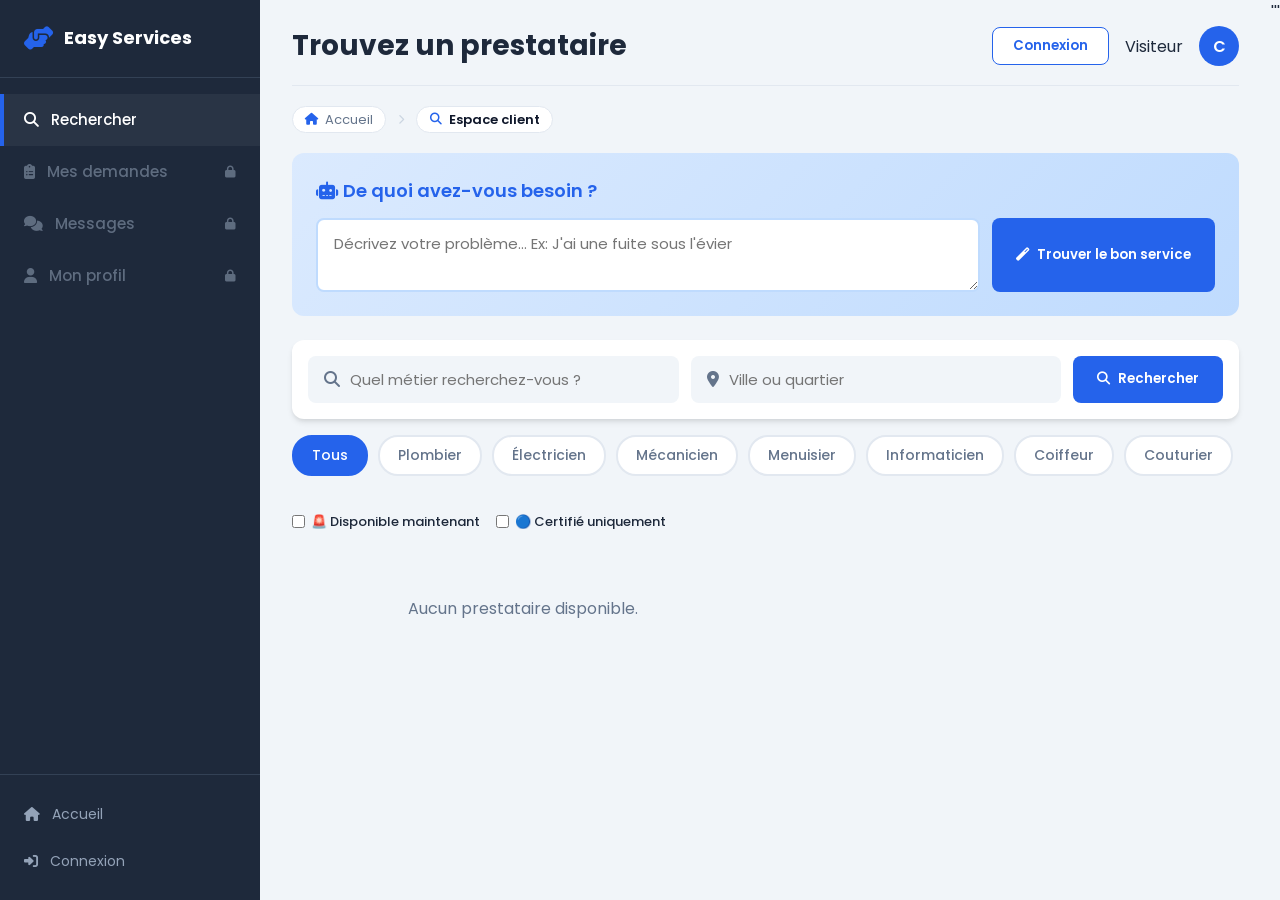
==== commit 3f2b04c0: "Enhance client request handling in app.py with user type checks and improve frontend navigation by a" ====
--- a/frontend/client.html
+++ b/frontend/client.html
@@ -21,14 +21,14 @@
             <a href="#" class="active" onclick="showClientSection('recherche', this)">
                 <i class="fas fa-search"></i> Rechercher
             </a>
-            <a href="#" onclick="showClientSection('demandes', this)">
+            <a href="#" data-auth="client" onclick="showClientSection('demandes', this)">
                 <i class="fas fa-clipboard-list"></i> Mes demandes
             </a>
-            <a href="#" onclick="showClientSection('messages', this)">
+            <a href="#" data-auth="client" onclick="showClientSection('messages', this)">
                 <i class="fas fa-comments"></i> Messages
                 <span class="badge hidden" id="msgBadge">0</span>
             </a>
-            <a href="#" onclick="showClientSection('profil', this)">
+            <a href="#" data-auth="client" onclick="showClientSection('profil', this)">
                 <i class="fas fa-user"></i> Mon profil
             </a>
         </nav>
@@ -52,6 +52,11 @@
                 <div class="avatar" id="clientAvatar">C</div>
             </div>
         </header>
+        <nav class="breadcrumb breadcrumb-dash" aria-label="Fil d’Ariane">
+            <a href="index.html"><i class="fas fa-home"></i> Accueil</a>
+            <span class="breadcrumb-sep" aria-hidden="true"><i class="fas fa-chevron-right"></i></span>
+            <span class="breadcrumb-current"><i class="fas fa-search"></i> Espace client</span>
+        </nav>
 
         <!-- Panel Notifications -->
         <div class="notif-panel hidden" id="notifPanel">
--- a/frontend/style.css
+++ b/frontend/style.css
@@ -6997,4 +6997,1355 @@
  /* Utilities */
  .hidden {
      display: none !important;
- }+ }/* Landing hero — mise en relation */
+.hero-kicker {
+    display: inline-block;
+    margin-bottom: 14px;
+    padding: 6px 12px;
+    border-radius: 999px;
+    background: #e8eefc;
+    color: var(--primary-dark);
+    font-size: 13px;
+    font-weight: 600;
+    letter-spacing: 0.02em;
+}
+
+.hero-visual {
+    position: relative;
+    flex: 1.1;
+    max-width: 580px;
+    min-height: 340px;
+}
+
+.hero-visual img {
+    display: block;
+    width: 100%;
+    height: 460px;
+    object-fit: cover;
+    object-position: center 38%;
+    border: 0;
+    outline: 0;
+    border-radius: 0;
+    box-shadow: none;
+    -webkit-mask-image: radial-gradient(ellipse 80% 78% at 50% 42%, #000 18%, transparent 68%);
+    mask-image: radial-gradient(ellipse 80% 78% at 50% 42%, #000 18%, transparent 68%);
+}
+
+.hero-visual::after {
+    content: "";
+    position: absolute;
+    inset: -24px;
+    pointer-events: none;
+    background: radial-gradient(ellipse 76% 72% at 50% 40%, transparent 22%, var(--gray-light) 70%);
+}
+
+.hero-image,
+.hero-card {
+    display: none !important;
+}
+
+.hero {
+    flex-wrap: wrap;
+}
+
+@media (max-width: 900px) {
+    .hero-top {
+        flex-direction: column;
+        align-items: center;
+        text-align: center;
+    }
+
+    .hero-visual {
+        max-width: 100%;
+    }
+
+    .hero-visual img {
+        height: 280px;
+    }
+
+    .hero-buttons {
+        justify-content: center;
+    }
+}
+
+.avatar.avatar-photo,
+.avatar-photo {
+    overflow: hidden;
+    padding: 0;
+    background: #e2e8f0;
+}
+
+.avatar img {
+    width: 100%;
+    height: 100%;
+    object-fit: cover;
+    display: block;
+}
+
+.avatar-lg {
+    width: 64px;
+    height: 64px;
+    margin: 12px auto 8px;
+    font-size: 24px;
+    font-weight: 700;
+}
+
+.avatar-profile {
+    width: 100px;
+    height: 100px;
+    font-size: 36px;
+    margin: 0 auto 16px;
+}
+
+.hero {
+    flex-direction: column;
+    align-items: center;
+}
+
+.hero-top {
+    display: flex;
+    align-items: center;
+    justify-content: space-between;
+    width: 100%;
+    gap: 48px;
+}
+
+.hero-stats {
+    display: grid;
+    grid-template-columns: repeat(3, minmax(0, 1fr));
+    gap: 12px;
+    width: min(760px, 100%);
+    margin: 8px auto 0;
+    justify-content: center;
+    justify-items: stretch;
+}
+
+.hero-stat {
+    background: #fff;
+    border: 1px solid #e2e8f0;
+    border-radius: 12px;
+    padding: 16px 12px 18px;
+    box-shadow: 0 1px 2px rgba(15, 23, 42, 0.04);
+    text-align: center;
+    display: flex;
+    flex-direction: column;
+    align-items: center;
+}
+
+.hero-stat-head {
+    display: flex;
+    flex-direction: column;
+    align-items: center;
+    justify-content: center;
+    gap: 8px;
+    margin-bottom: 10px;
+}
+
+.hero-stat-label {
+    font-size: 13px;
+    font-weight: 500;
+    color: #64748b;
+}
+
+.hero-stat-icon {
+    width: 32px;
+    height: 32px;
+    border-radius: 8px;
+    background: #f1f5f9;
+    color: #0f172a;
+    display: inline-flex;
+    align-items: center;
+    justify-content: center;
+    font-size: 13px;
+}
+
+.hero-stat-value {
+    display: block;
+    font-size: 28px;
+    font-weight: 700;
+    letter-spacing: -0.04em;
+    line-height: 1.1;
+    color: #0f172a;
+    text-align: center;
+}
+
+.hero-stat-hint {
+    display: block;
+    margin-top: 6px;
+    font-size: 12px;
+    line-height: 1.4;
+    color: #94a3b8;
+    text-align: center;
+}
+
+@media (max-width: 640px) {
+    .hero-stats {
+        grid-template-columns: 1fr;
+        max-width: 360px;
+        margin-left: auto;
+        margin-right: auto;
+    }
+}
+
+/* Landing — sections, scroll-spy, recommended cards */
+html {
+    scroll-behavior: smooth;
+    scroll-padding-top: 88px;
+}
+
+#accueil,
+#urgence,
+#top-prestataires,
+#categories,
+#comment-ca-marche,
+#avis {
+    scroll-margin-top: 88px;
+}
+
+.section-heading {
+    max-width: 640px;
+    margin: 0 auto 40px;
+    text-align: center;
+}
+
+.section-eyebrow {
+    display: inline-block;
+    margin-bottom: 8px;
+    font-size: 12px;
+    font-weight: 600;
+    letter-spacing: 0.08em;
+    text-transform: uppercase;
+    color: var(--primary);
+}
+
+.section-heading h2,
+.top-prestataires .section-heading h2,
+.categories .section-heading h2,
+.how-it-works .section-heading h2,
+.testimonials .section-heading h2,
+.assistant-section .section-heading h2 {
+    font-size: clamp(26px, 3vw, 34px);
+    font-weight: 700;
+    letter-spacing: -0.03em;
+    line-height: 1.2;
+    margin: 0 0 10px;
+    color: #0f172a;
+}
+
+.section-heading p,
+.top-prestataires .section-heading p,
+.categories .section-heading p,
+.how-it-works .section-heading p,
+.testimonials .section-heading p {
+    margin: 0;
+    color: #64748b;
+    font-size: 15px;
+    line-height: 1.6;
+}
+
+.assistant-section .section-heading p {
+    margin: 0;
+    color: #94a3b8;
+    font-size: 15px;
+    line-height: 1.6;
+}
+
+.assistant-section .section-heading h2 {
+    color: #fff;
+}
+
+.assistant-section .section-eyebrow {
+    color: #93c5fd;
+}
+
+.assistant-left h3 {
+    font-size: 18px;
+    font-weight: 600;
+    margin-bottom: 8px;
+    display: flex;
+    align-items: center;
+    gap: 10px;
+}
+
+.assistant-left h3 i {
+    color: var(--accent);
+}
+
+.section-cta {
+    text-align: center;
+    margin-top: 32px;
+}
+
+.nav-links a.active {
+    color: var(--primary);
+}
+
+.top-prestataires {
+    text-align: left;
+}
+
+.rec-grid {
+    display: grid;
+    grid-template-columns: repeat(auto-fill, minmax(280px, 1fr));
+    gap: 20px;
+}
+
+.rec-card {
+    display: flex;
+    flex-direction: column;
+    background: #fff;
+    border: 1px solid #e2e8f0;
+    border-radius: 14px;
+    overflow: hidden;
+    box-shadow: 0 1px 2px rgba(15, 23, 42, 0.04);
+    transition: transform 0.2s ease, box-shadow 0.2s ease, border-color 0.2s ease;
+}
+
+.rec-card:hover {
+    transform: translateY(-3px);
+    border-color: #cbd5e1;
+    box-shadow: 0 10px 28px rgba(15, 23, 42, 0.08);
+}
+
+.rec-card-cover {
+    height: 132px;
+    background: #f1f5f9;
+    overflow: hidden;
+}
+
+.rec-card-cover img {
+    width: 100%;
+    height: 100%;
+    object-fit: cover;
+    display: block;
+}
+
+.rec-card-cover-muted {
+    display: flex;
+    align-items: center;
+    justify-content: center;
+    background: linear-gradient(180deg, #e8eefc 0%, #f1f5f9 100%);
+    color: #94a3b8;
+    font-size: 28px;
+}
+
+.rec-card-body {
+    position: relative;
+    padding: 0 18px 16px;
+    text-align: left;
+}
+
+.rec-card-avatar,
+.avatar.rec-card-avatar {
+    width: 52px;
+    height: 52px;
+    margin: -26px 0 12px;
+    border: 3px solid #fff;
+    box-shadow: 0 1px 3px rgba(15, 23, 42, 0.12);
+    font-size: 20px;
+    font-weight: 700;
+}
+
+.rec-card-body h3 {
+    margin: 0 0 8px;
+    font-size: 16px;
+    font-weight: 650;
+    letter-spacing: -0.02em;
+    color: #0f172a;
+}
+
+.rec-badge {
+    display: inline-flex;
+    align-items: center;
+    padding: 3px 10px;
+    border-radius: 999px;
+    background: #eff6ff;
+    color: #1d4ed8;
+    border: 1px solid #dbeafe;
+    font-size: 12px;
+    font-weight: 600;
+}
+
+.rec-meta {
+    display: flex;
+    flex-wrap: wrap;
+    gap: 10px 14px;
+    margin-top: 10px;
+    font-size: 13px;
+    color: #64748b;
+}
+
+.rec-meta i {
+    margin-right: 4px;
+    color: #94a3b8;
+}
+
+.rec-meta .fa-star {
+    color: #f59e0b;
+}
+
+.rec-meta em {
+    font-style: normal;
+    color: #94a3b8;
+}
+
+.rec-desc {
+    margin: 10px 0 0;
+    font-size: 13px;
+    line-height: 1.5;
+    color: #64748b;
+    display: -webkit-box;
+    -webkit-line-clamp: 2;
+    -webkit-box-orient: vertical;
+    overflow: hidden;
+}
+
+.rec-card-footer {
+    display: flex;
+    gap: 8px;
+    padding: 12px 18px 16px;
+    margin-top: auto;
+    border-top: 1px solid #f1f5f9;
+}
+
+.btn-ghost,
+.btn-solid {
+    flex: 1;
+    border-radius: 8px;
+    padding: 8px 12px;
+    font-size: 13px;
+    font-weight: 600;
+    font-family: inherit;
+    cursor: pointer;
+    transition: background 0.15s, color 0.15s, border-color 0.15s;
+}
+
+.btn-ghost {
+    background: #fff;
+    color: #0f172a;
+    border: 1px solid #e2e8f0;
+}
+
+.btn-ghost:hover {
+    background: #f8fafc;
+    border-color: #cbd5e1;
+}
+
+.btn-solid {
+    background: #0f172a;
+    color: #fff;
+    border: 1px solid #0f172a;
+}
+
+.btn-solid:hover {
+    background: #1e293b;
+}
+
+.js-motion .hero-kicker,
+.js-motion .hero-content h1,
+.js-motion .hero-content > p,
+.js-motion .hero-buttons,
+.js-motion .hero-visual,
+.js-motion .hero-stat,
+.js-motion .section-heading,
+.js-motion .urgence-box,
+.js-motion .rec-card,
+.js-motion .category-card,
+.js-motion .step,
+.js-motion .avis-card,
+.js-motion .avis-form {
+    opacity: 0;
+}
+
+@media (prefers-reduced-motion: reduce) {
+    html {
+        scroll-behavior: auto;
+    }
+
+    .js-motion .hero-kicker,
+    .js-motion .hero-content h1,
+    .js-motion .hero-content > p,
+    .js-motion .hero-buttons,
+    .js-motion .hero-visual,
+    .js-motion .hero-stat,
+    .js-motion .section-heading,
+    .js-motion .urgence-box,
+    .js-motion .rec-card,
+    .js-motion .category-card,
+    .js-motion .step,
+    .js-motion .avis-card,
+    .js-motion .avis-form {
+        opacity: 1;
+        transform: none;
+    }
+}
+
+/* Floating assistant */
+.assistant-fab {
+    position: fixed;
+    right: 22px;
+    bottom: 22px;
+    z-index: 1200;
+    display: inline-flex;
+    align-items: center;
+    gap: 10px;
+    padding: 12px 16px;
+    border: 0;
+    border-radius: 999px;
+    background: #0f172a;
+    color: #fff;
+    font-family: inherit;
+    font-size: 14px;
+    font-weight: 600;
+    box-shadow: 0 10px 28px rgba(15, 23, 42, 0.28);
+    cursor: pointer;
+}
+
+.assistant-fab i {
+    font-size: 16px;
+}
+
+.assistant-fab.is-hidden {
+    display: none;
+}
+
+.assistant-widget {
+    position: fixed;
+    right: 22px;
+    bottom: 22px;
+    z-index: 1201;
+    width: min(380px, calc(100vw - 24px));
+    height: min(520px, calc(100vh - 100px));
+    display: none;
+    flex-direction: column;
+    background: #fff;
+    border: 1px solid #e2e8f0;
+    border-radius: 16px;
+    box-shadow: 0 18px 50px rgba(15, 23, 42, 0.18);
+    overflow: hidden;
+}
+
+.assistant-widget.open {
+    display: flex;
+}
+
+.assistant-widget-head {
+    display: flex;
+    align-items: flex-start;
+    justify-content: space-between;
+    gap: 12px;
+    padding: 14px 16px;
+    background: #0f172a;
+    color: #fff;
+}
+
+.assistant-widget-head span {
+    display: block;
+    margin-top: 2px;
+    font-size: 12px;
+    color: #94a3b8;
+    font-weight: 400;
+}
+
+.assistant-widget-close {
+    border: 0;
+    background: transparent;
+    color: #fff;
+    cursor: pointer;
+    padding: 4px;
+}
+
+.assistant-thread {
+    flex: 1;
+    overflow-y: auto;
+    padding: 14px;
+    background: #f8fafc;
+    display: flex;
+    flex-direction: column;
+    gap: 10px;
+}
+
+.chat-bubble {
+    max-width: 88%;
+    padding: 10px 12px;
+    border-radius: 12px;
+    font-size: 13px;
+    line-height: 1.5;
+}
+
+.chat-bot {
+    align-self: flex-start;
+    background: #fff;
+    border: 1px solid #e2e8f0;
+    color: #0f172a;
+}
+
+.chat-user {
+    align-self: flex-end;
+    background: #2563eb;
+    color: #fff;
+}
+
+.chat-cta {
+    display: inline-block;
+    margin-top: 8px;
+    padding: 6px 10px;
+    border-radius: 8px;
+    background: #0f172a;
+    color: #fff;
+    font-size: 12px;
+    font-weight: 600;
+}
+
+.chat-chips {
+    display: flex;
+    flex-wrap: wrap;
+    gap: 6px;
+}
+
+.chat-chips button {
+    border: 1px solid #e2e8f0;
+    background: #fff;
+    color: #334155;
+    border-radius: 999px;
+    padding: 6px 10px;
+    font-size: 12px;
+    font-family: inherit;
+    cursor: pointer;
+}
+
+.assistant-composer {
+    display: flex;
+    gap: 8px;
+    padding: 10px;
+    border-top: 1px solid #e2e8f0;
+    background: #fff;
+}
+
+.assistant-composer textarea {
+    min-height: 40px;
+    max-height: 88px;
+    resize: none;
+    border: 1px solid #e2e8f0;
+    border-radius: 10px;
+    padding: 8px 10px;
+    font-size: 13px;
+}
+
+.assistant-send {
+    width: 40px;
+    height: 40px;
+    border: 0;
+    border-radius: 10px;
+    background: #2563eb;
+    color: #fff;
+    cursor: pointer;
+}
+
+/* Avis */
+.avis-section {
+    padding: 80px 48px;
+    max-width: 1400px;
+    margin: 0 auto;
+}
+
+.avis-layout {
+    display: grid;
+    grid-template-columns: minmax(0, 1.4fr) minmax(280px, 0.8fr);
+    gap: 24px;
+    align-items: start;
+}
+
+.avis-list {
+    display: grid;
+    grid-template-columns: repeat(auto-fill, minmax(240px, 1fr));
+    gap: 16px;
+}
+
+.avis-card {
+    background: #fff;
+    border: 1px solid #e2e8f0;
+    border-radius: 14px;
+    padding: 16px;
+    box-shadow: 0 1px 2px rgba(15, 23, 42, 0.04);
+}
+
+.avis-card-top {
+    display: flex;
+    justify-content: space-between;
+    align-items: center;
+    gap: 8px;
+    margin-bottom: 10px;
+}
+
+.avis-card-top .stars,
+.avis-card .stars {
+    color: #f59e0b;
+    letter-spacing: 1px;
+}
+
+.avis-card time {
+    font-size: 12px;
+    color: #94a3b8;
+}
+
+.avis-card p {
+    font-size: 14px;
+    line-height: 1.55;
+    color: #334155;
+    margin-bottom: 14px;
+}
+
+.avis-card-author {
+    display: flex;
+    align-items: center;
+    gap: 10px;
+}
+
+.avis-card-author .avatar {
+    width: 36px;
+    height: 36px;
+    font-size: 14px;
+}
+
+.avis-card-author span {
+    display: block;
+    font-size: 12px;
+    color: #64748b;
+}
+
+.avis-form {
+    background: #fff;
+    border: 1px solid #e2e8f0;
+    border-radius: 14px;
+    padding: 20px;
+    box-shadow: 0 1px 2px rgba(15, 23, 42, 0.04);
+}
+
+.avis-form h3 {
+    margin: 0 0 6px;
+    font-size: 18px;
+    color: #0f172a;
+}
+
+.avis-form-hint {
+    color: #64748b;
+    font-size: 13px;
+    margin-bottom: 16px;
+}
+
+.avis-form .btn-solid {
+    width: 100%;
+}
+
+.star-picker {
+    display: flex;
+    gap: 4px;
+}
+
+.star-picker button {
+    border: 0;
+    background: transparent;
+    color: #cbd5e1;
+    font-size: 26px;
+    line-height: 1;
+    cursor: pointer;
+    padding: 0 2px;
+}
+
+.star-picker button.active,
+.star-picker button:hover {
+    color: #f59e0b;
+}
+
+.avis-form-error {
+    color: #b91c1c;
+    font-size: 13px;
+    margin-bottom: 10px;
+}
+
+@media (max-width: 900px) {
+    .avis-section {
+        padding: 56px 20px;
+    }
+
+    .avis-layout {
+        grid-template-columns: 1fr;
+    }
+
+    .assistant-fab span {
+        display: none;
+    }
+}
+
+a.nav-brand {
+    text-decoration: none;
+}
+
+.cta-pair {
+    display: flex;
+    flex-wrap: wrap;
+    justify-content: center;
+    gap: 12px;
+    margin-top: 28px;
+}
+
+.cta-pair .btn-ghost,
+.cta-pair .btn-solid {
+    display: inline-block;
+    flex: 0 1 auto;
+    min-width: 220px;
+    text-align: center;
+    text-decoration: none;
+}
+
+.urgent-finder {
+    max-width: 960px;
+    margin: 0 auto;
+    padding: 8px 48px 48px;
+}
+
+.urgent-card {
+    background: #fff;
+    border: 1px solid #e2e8f0;
+    border-radius: 16px;
+    padding: 28px;
+    box-shadow: 0 1px 2px rgba(15, 23, 42, 0.04);
+}
+
+.urgent-copy h2 {
+    font-size: 26px;
+    letter-spacing: -0.03em;
+    margin: 6px 0 8px;
+    color: #0f172a;
+}
+
+.urgent-copy p {
+    color: #64748b;
+    font-size: 15px;
+    margin-bottom: 18px;
+}
+
+.urgent-form {
+    display: grid;
+    grid-template-columns: 1.1fr 1fr auto;
+    gap: 10px;
+}
+
+.urgent-form select,
+.urgent-form input {
+    margin: 0;
+}
+
+.urgent-chips {
+    display: flex;
+    flex-wrap: wrap;
+    gap: 8px;
+    margin-top: 14px;
+}
+
+.urgent-chips button {
+    border: 1px solid #e2e8f0;
+    background: #f8fafc;
+    color: #334155;
+    border-radius: 999px;
+    padding: 6px 12px;
+    font-size: 12px;
+    font-family: inherit;
+    cursor: pointer;
+}
+
+.urgent-chips button:hover {
+    border-color: #cbd5e1;
+    background: #fff;
+}
+
+.rec-teaser {
+    padding: 48px 48px 24px;
+    max-width: 1400px;
+    margin: 0 auto;
+}
+
+.rec-grid-preview {
+    grid-template-columns: repeat(3, minmax(0, 1fr));
+}
+
+.site-footer {
+    margin-top: 40px;
+    padding: 24px 48px;
+    border-top: 1px solid #e2e8f0;
+    background: #fff;
+}
+
+.footer-mini {
+    max-width: 1400px;
+    margin: 0 auto;
+    display: flex;
+    justify-content: space-between;
+    align-items: center;
+    gap: 16px;
+    flex-wrap: wrap;
+    font-size: 13px;
+    color: #64748b;
+}
+
+.footer-mini-infos {
+    display: flex;
+    flex-wrap: wrap;
+    gap: 16px;
+}
+
+.footer-mini-infos a {
+    color: #0f172a;
+    font-weight: 600;
+}
+
+.inner-page {
+    background: #f8fafc;
+}
+
+.page-hero {
+    max-width: 1400px;
+    margin: 0 auto;
+    padding: 120px 48px 24px;
+}
+
+.page-hero h1 {
+    font-size: clamp(28px, 4vw, 40px);
+    letter-spacing: -0.04em;
+    margin: 8px 0 10px;
+    color: #0f172a;
+}
+
+.page-hero > p {
+    max-width: 640px;
+    color: #64748b;
+    font-size: 16px;
+    line-height: 1.6;
+}
+
+.page-section {
+    max-width: 1400px;
+    margin: 0 auto;
+    padding: 12px 48px 64px;
+}
+
+.rec-toolbar {
+    display: flex;
+    justify-content: space-between;
+    align-items: center;
+    gap: 12px;
+    flex-wrap: wrap;
+    margin-bottom: 20px;
+}
+
+.rec-filters {
+    display: flex;
+    gap: 10px;
+    flex-wrap: wrap;
+}
+
+.rec-filters select,
+.rec-filters input {
+    width: auto;
+    min-width: 200px;
+    margin: 0;
+}
+
+.rec-toolbar .btn-solid {
+    text-decoration: none;
+    text-align: center;
+}
+
+.contact-infos {
+    display: grid;
+    grid-template-columns: repeat(4, minmax(0, 1fr));
+    gap: 14px;
+    margin-bottom: 28px;
+}
+
+.contact-card {
+    background: #fff;
+    border: 1px solid #e2e8f0;
+    border-radius: 14px;
+    padding: 18px;
+    min-width: 0;
+}
+
+.contact-card-icon {
+    width: 44px;
+    height: 44px;
+    min-width: 44px;
+    min-height: 44px;
+    border-radius: 10px;
+    background: #eff6ff;
+    color: var(--primary);
+    display: flex;
+    align-items: center;
+    justify-content: center;
+    margin-bottom: 12px;
+    overflow: hidden;
+}
+
+.contact-card-icon i {
+    display: block;
+    font-size: 16px;
+    line-height: 1;
+    width: 16px;
+    height: 16px;
+    text-align: center;
+}
+
+.contact-card h3 {
+    font-size: 15px;
+    margin-bottom: 6px;
+}
+
+.contact-card p,
+.contact-card-value {
+    display: block;
+    font-size: 13px;
+    color: #64748b;
+    margin-bottom: 6px;
+    word-break: break-word;
+}
+
+.contact-card a {
+    font-weight: 600;
+    color: #2563eb;
+}
+
+.contact-grid {
+    display: grid;
+    grid-template-columns: minmax(0, 1.2fr) minmax(260px, 0.8fr);
+    gap: 20px;
+    align-items: start;
+}
+
+.contact-aside {
+    background: #fff;
+    border: 1px solid #e2e8f0;
+    border-radius: 14px;
+    padding: 20px;
+}
+
+.contact-aside h3 {
+    font-size: 16px;
+    margin: 0 0 8px;
+}
+
+.contact-aside h3 + p,
+.contact-aside li {
+    color: #64748b;
+    font-size: 14px;
+    line-height: 1.55;
+}
+
+.contact-aside ul {
+    margin: 0 0 20px 18px;
+}
+
+.contact-ok {
+    color: #166534;
+    font-size: 13px;
+    margin-bottom: 10px;
+}
+
+.js-motion .urgent-card,
+.js-motion .page-hero,
+.js-motion .contact-card {
+    opacity: 0;
+}
+
+@media (max-width: 900px) {
+    .urgent-finder,
+    .rec-teaser,
+    .page-hero,
+    .page-section,
+    .site-footer {
+        padding-left: 20px;
+        padding-right: 20px;
+    }
+
+    .urgent-form,
+    .contact-infos,
+    .contact-grid,
+    .rec-grid-preview {
+        grid-template-columns: 1fr;
+    }
+
+    .cta-pair .btn-ghost,
+    .cta-pair .btn-solid {
+        width: 100%;
+    }
+}
+
+/* Colonne unique : même largeur, centrée partout */
+:root {
+    --page-max: 1120px;
+    --page-pad: 24px;
+}
+
+.navbar {
+    padding: 16px 48px;
+}
+
+.nav-links {
+    flex-wrap: nowrap;
+    gap: 20px;
+}
+
+a.nav-brand {
+    flex-shrink: 0;
+    text-decoration: none;
+}
+
+.hero,
+.urgent-finder,
+.rec-teaser,
+.top-prestataires,
+.categories,
+.how-it-works,
+.avis-section,
+.testimonials,
+.page-hero,
+.page-section {
+    width: 100%;
+    max-width: var(--page-max);
+    margin-left: auto;
+    margin-right: auto;
+    padding-left: var(--page-pad);
+    padding-right: var(--page-pad);
+    box-sizing: border-box;
+}
+
+.hero {
+    padding-top: 120px;
+    padding-bottom: 64px;
+}
+
+.urgent-finder,
+.rec-teaser,
+.top-prestataires,
+.categories,
+.how-it-works,
+.avis-section,
+.testimonials,
+.page-section {
+    padding-top: 64px;
+    padding-bottom: 64px;
+}
+
+.page-hero {
+    padding-top: 120px;
+    padding-bottom: 16px;
+    text-align: center;
+}
+
+.page-hero > p {
+    margin-left: auto;
+    margin-right: auto;
+}
+
+.hero-top,
+.hero-stats,
+.rec-grid,
+.categories-grid,
+.avis-layout,
+.steps,
+.urgent-card {
+    width: 100%;
+    max-width: none;
+}
+
+.hero-stats {
+    width: 100%;
+}
+
+.steps {
+    gap: 24px;
+}
+
+.step {
+    max-width: none;
+}
+
+.urgent-copy {
+    text-align: center;
+    max-width: 640px;
+    margin: 0 auto 20px;
+}
+
+.urgent-chips {
+    justify-content: center;
+}
+
+footer {
+    padding-left: 48px;
+    padding-right: 48px;
+}
+
+.footer-content {
+    max-width: var(--page-max);
+    width: 100%;
+}
+
+.footer-contact a {
+    color: #94a3b8;
+}
+
+.footer-contact a:hover {
+    color: #fff;
+}
+
+/* 3 couleurs boutons : bleu, vert, contour */
+.btn-solid,
+.btn-primary,
+.btn-submit,
+.btn-register,
+.assistant-send,
+.assistant-fab {
+    background: var(--primary);
+    border-color: var(--primary);
+    color: #fff;
+}
+
+.btn-solid:hover,
+.btn-primary:hover,
+.btn-submit:hover,
+.btn-register:hover,
+.assistant-send:hover,
+.assistant-fab:hover {
+    background: var(--primary-dark);
+    border-color: var(--primary-dark);
+    color: #fff;
+}
+
+.btn-ghost,
+.btn-small-outline,
+.btn-login {
+    background: #fff;
+    color: var(--primary);
+    border: 1px solid var(--primary);
+}
+
+.btn-ghost:hover,
+.btn-small-outline:hover,
+.btn-login:hover {
+    background: #eff6ff;
+    color: var(--primary-dark);
+    border-color: var(--primary-dark);
+}
+
+.btn-prestataire,
+.btn-small {
+    background: var(--secondary);
+    border-color: var(--secondary);
+    color: #fff;
+}
+
+.btn-prestataire:hover,
+.btn-small:hover {
+    background: var(--secondary-dark);
+    border-color: var(--secondary-dark);
+    color: #fff;
+}
+
+.sidebar-nav a.nav-locked {
+    opacity: 0.55;
+}
+
+.sidebar-nav a.nav-locked::after {
+    content: "\f023";
+    font-family: "Font Awesome 6 Free";
+    font-weight: 900;
+    margin-left: auto;
+    font-size: 12px;
+}
+
+.breadcrumb {
+    display: flex;
+    align-items: center;
+    justify-content: center;
+    flex-wrap: wrap;
+    gap: 8px;
+    margin: 0 0 18px;
+    font-size: 13px;
+}
+
+.breadcrumb a,
+.breadcrumb-current {
+    display: inline-flex;
+    align-items: center;
+    gap: 6px;
+    padding: 6px 12px;
+    border-radius: 999px;
+    border: 1px solid #e2e8f0;
+    background: #fff;
+    line-height: 1;
+}
+
+.breadcrumb a {
+    color: #64748b;
+    text-decoration: none;
+}
+
+.breadcrumb a:hover {
+    color: var(--primary);
+    border-color: #bfdbfe;
+    background: #eff6ff;
+}
+
+.breadcrumb-current {
+    color: #0f172a;
+    font-weight: 600;
+}
+
+.breadcrumb i {
+    font-size: 12px;
+    width: 14px;
+    text-align: center;
+    color: var(--primary);
+}
+
+.breadcrumb-sep {
+    color: #cbd5e1;
+    font-size: 10px;
+    display: inline-flex;
+    align-items: center;
+}
+
+.breadcrumb-sep i {
+    color: #cbd5e1;
+    font-size: 10px;
+}
+
+.breadcrumb-dash {
+    justify-content: flex-start;
+    margin-top: -12px;
+    margin-bottom: 20px;
+}
+
+@media (max-width: 900px) {
+    :root {
+        --page-pad: 20px;
+    }
+
+    .navbar {
+        padding: 12px 20px;
+    }
+
+    .hero,
+    .urgent-finder,
+    .rec-teaser,
+    .top-prestataires,
+    .categories,
+    .how-it-works,
+    .avis-section,
+    .page-hero,
+    .page-section,
+    footer {
+        padding-left: var(--page-pad);
+        padding-right: var(--page-pad);
+    }
+}
